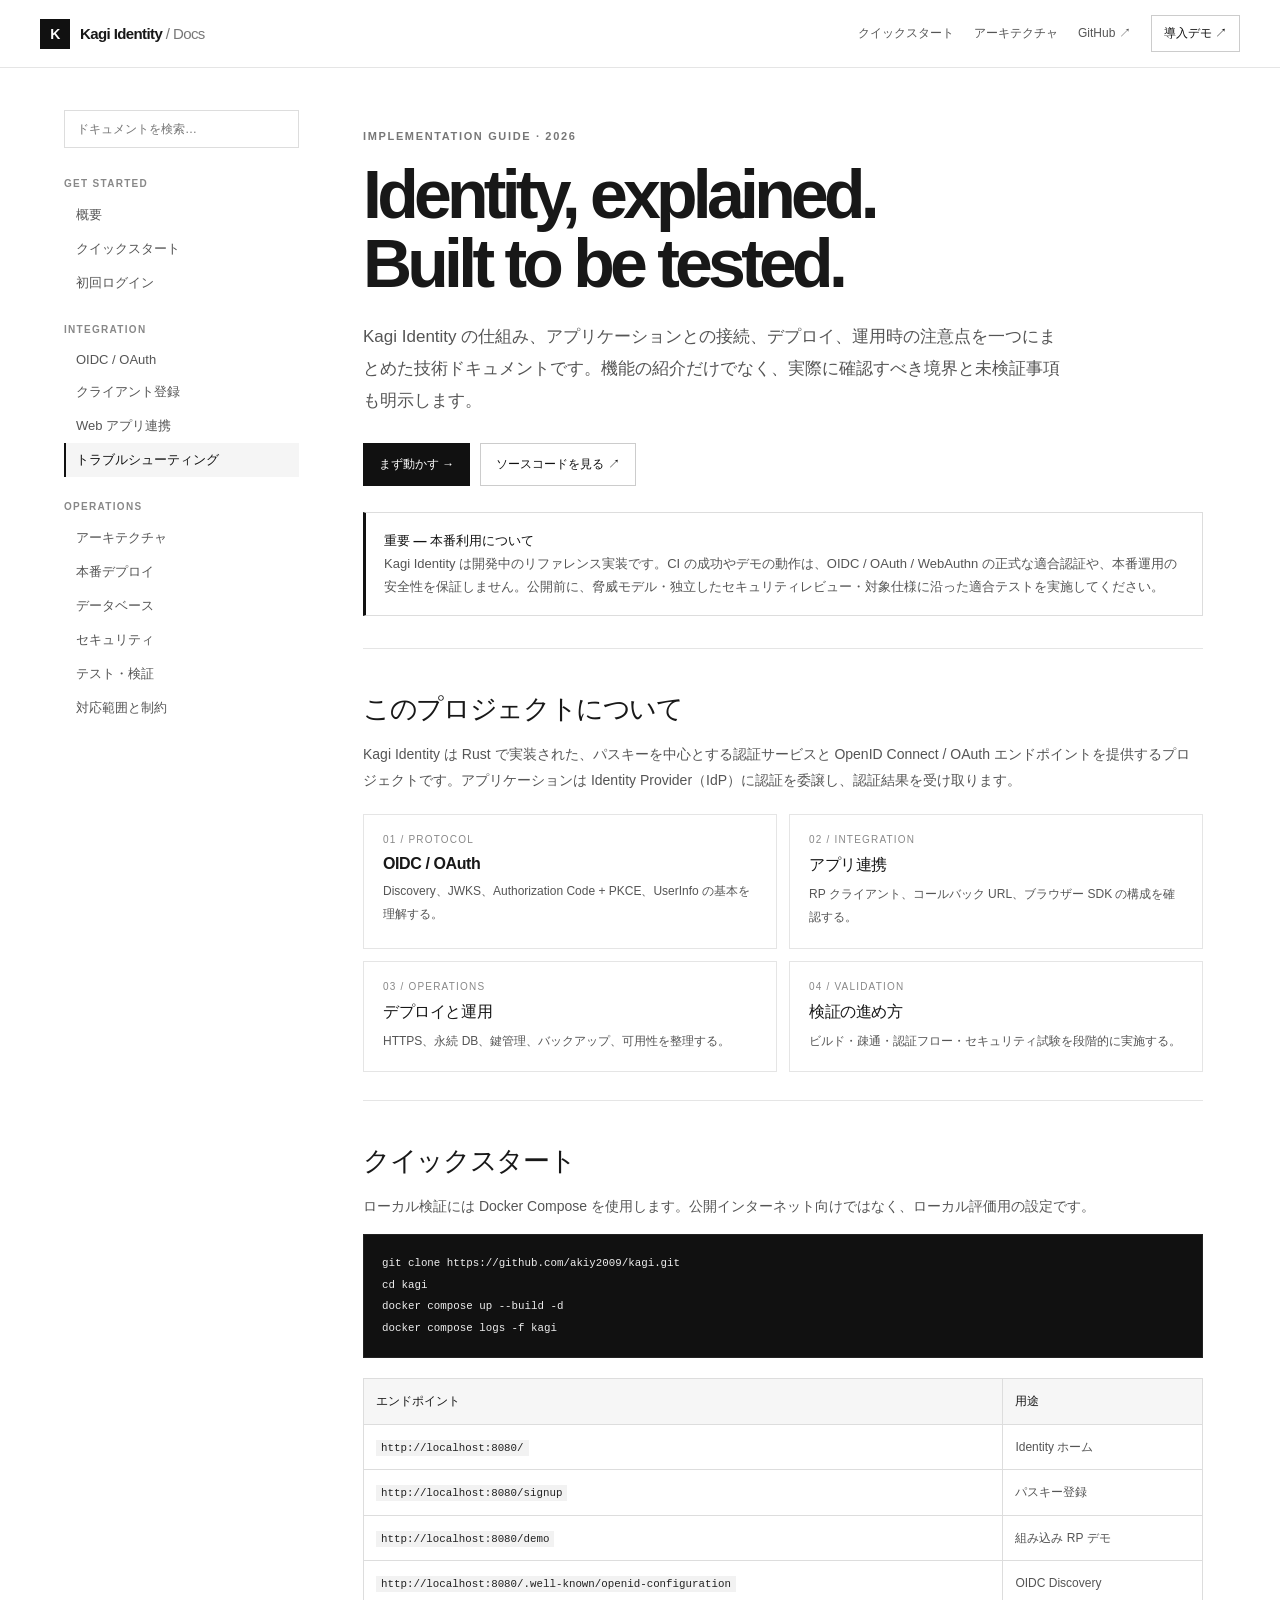
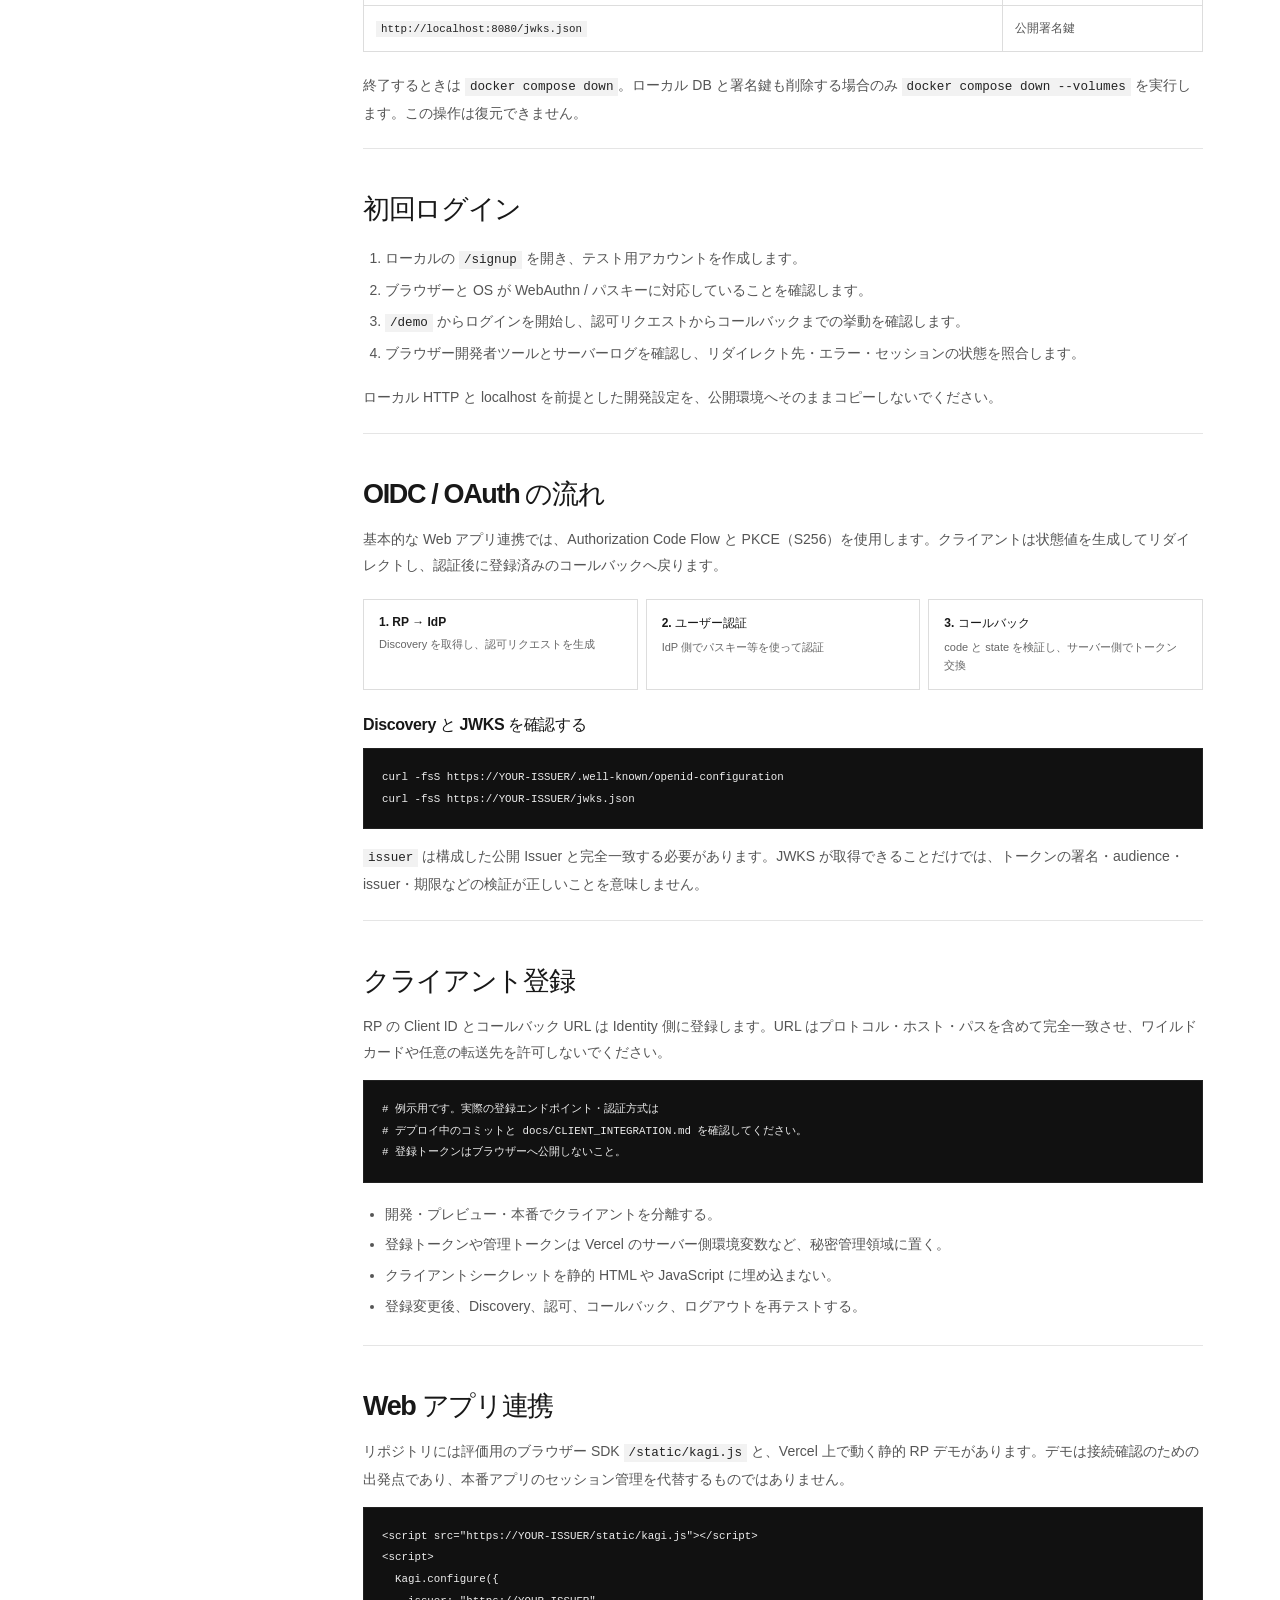
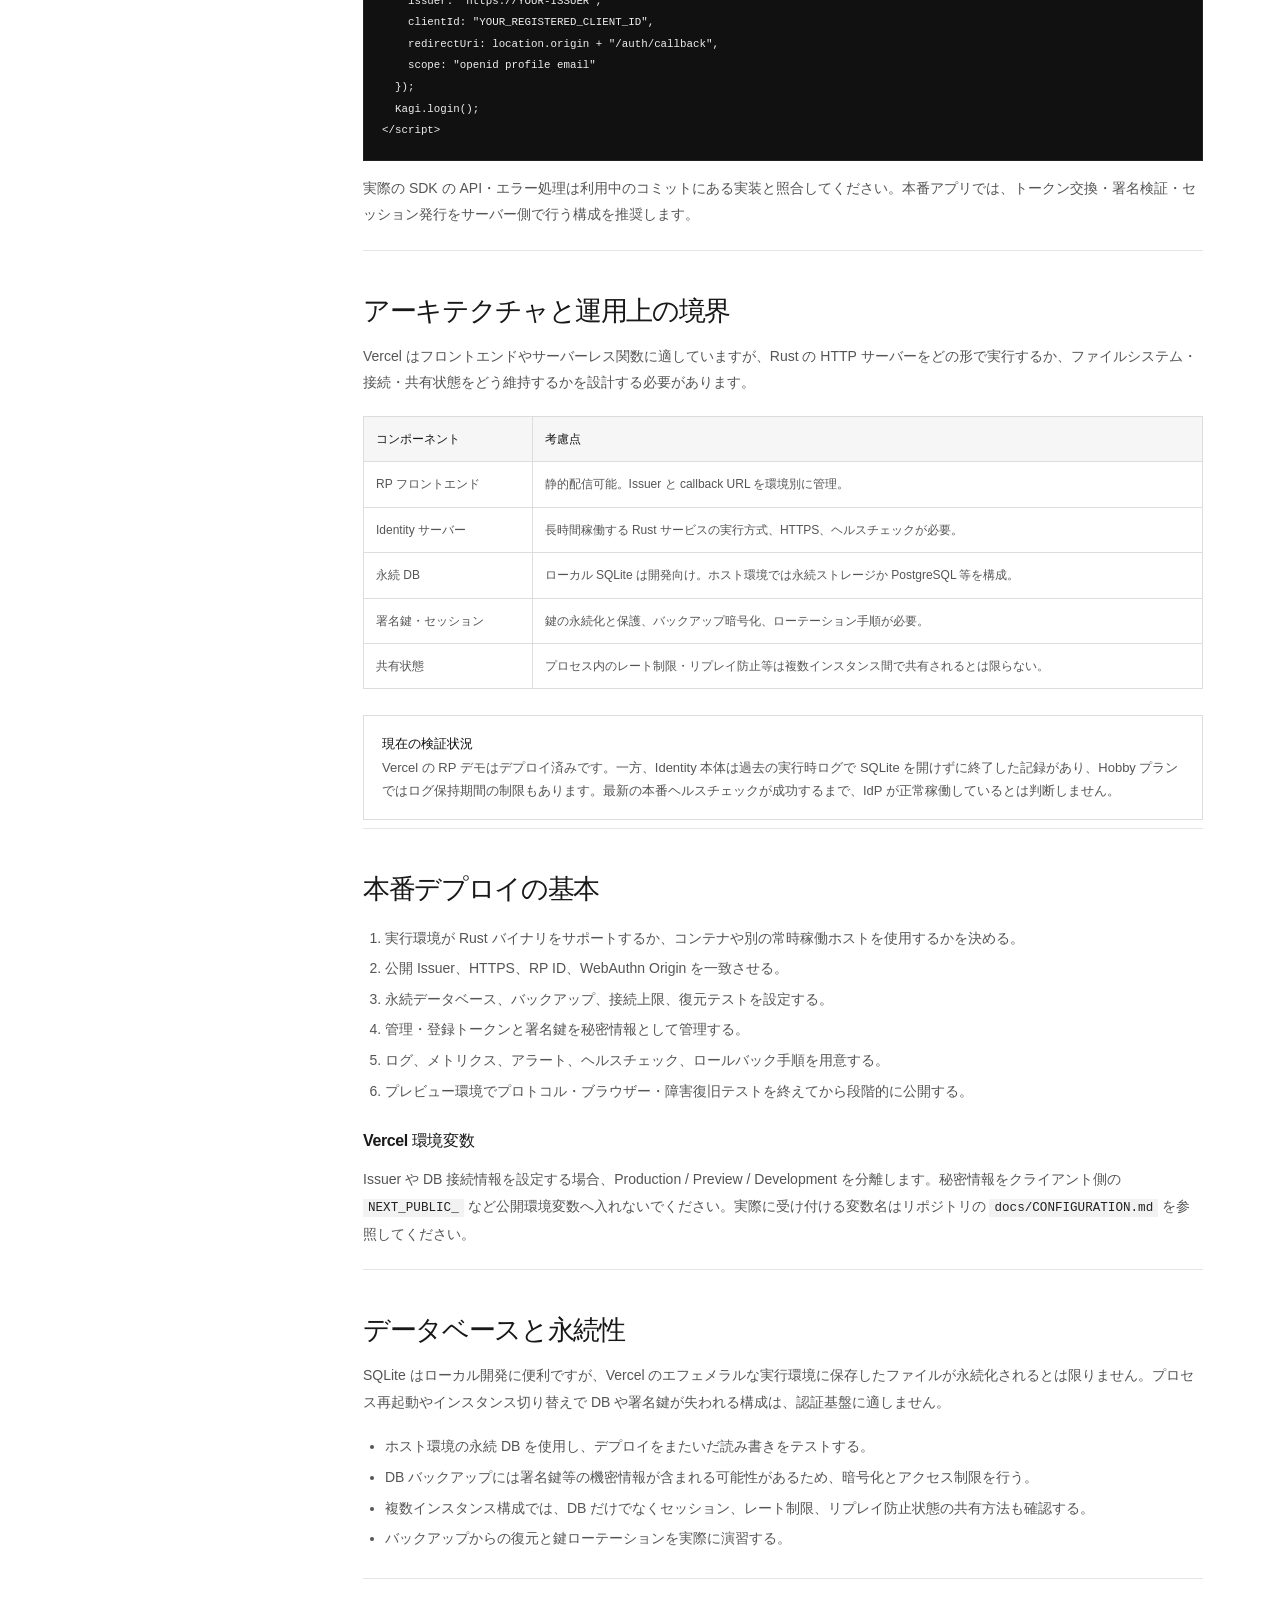
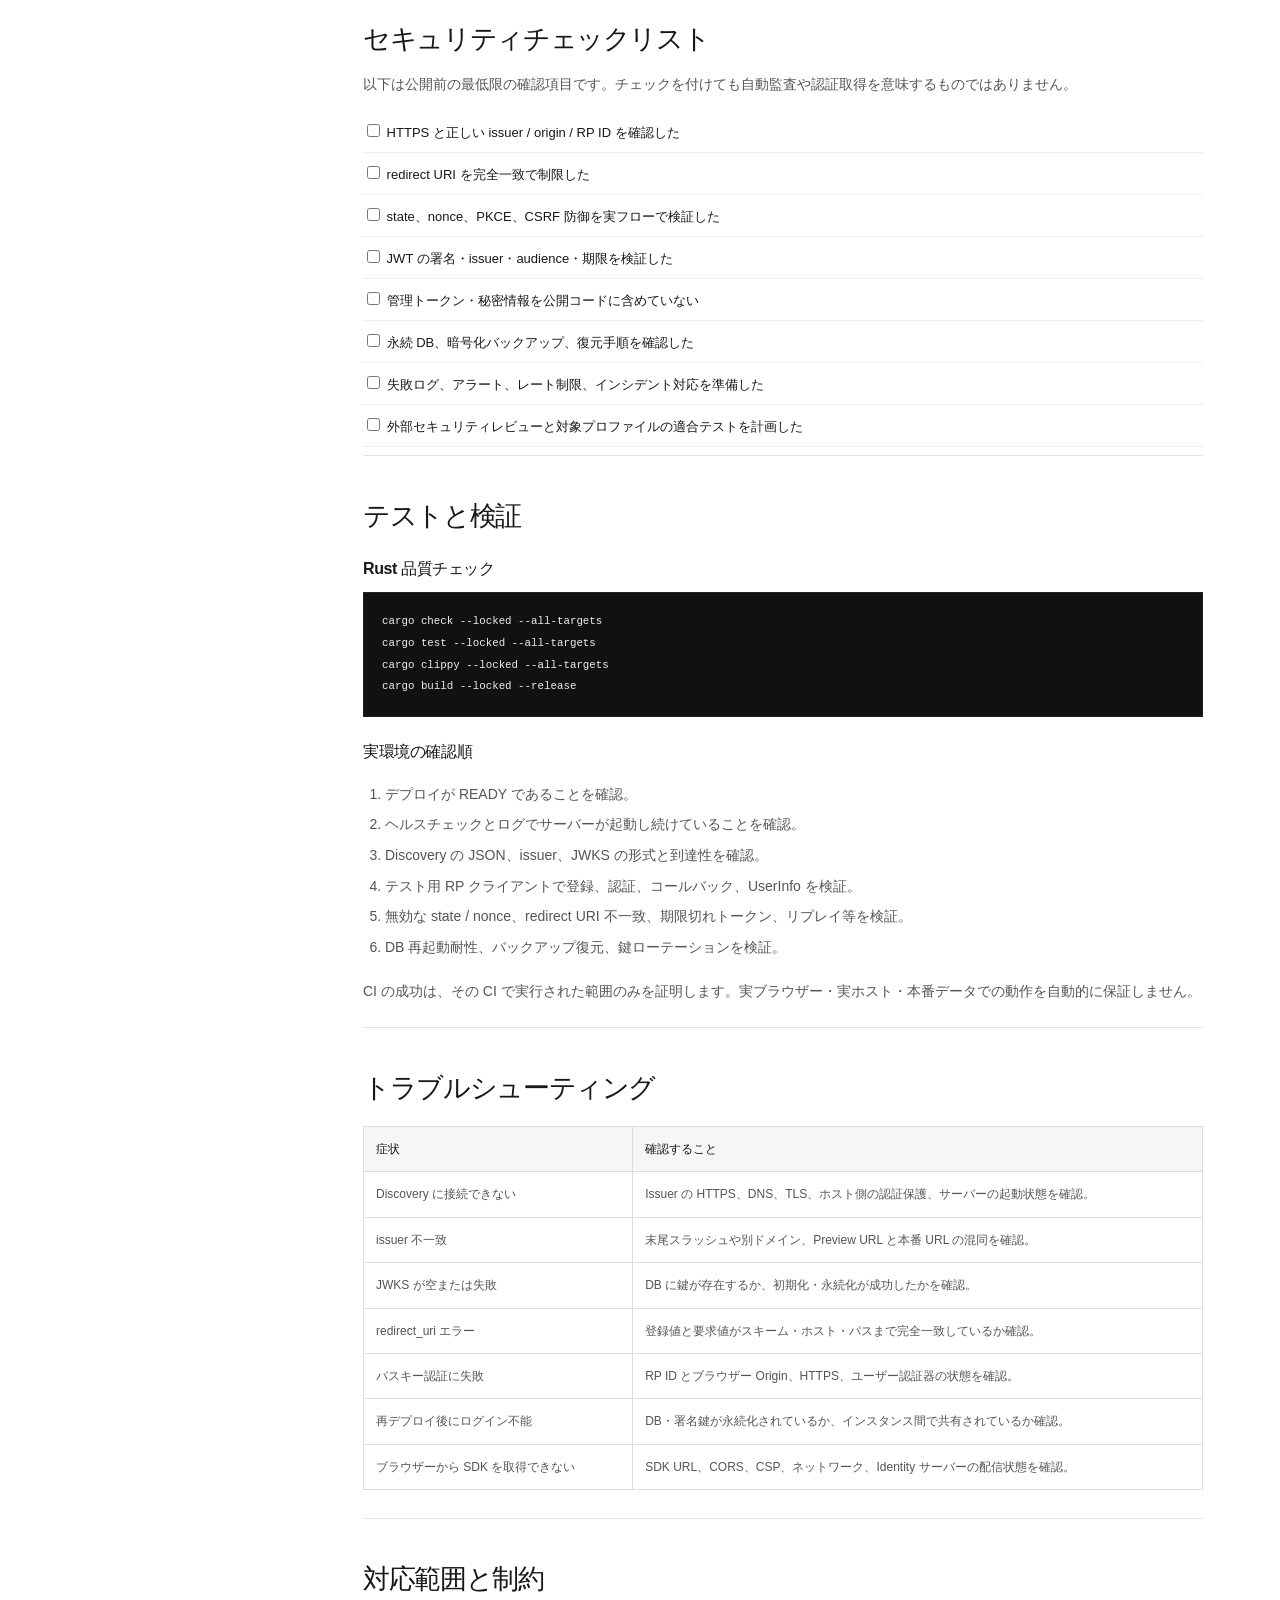
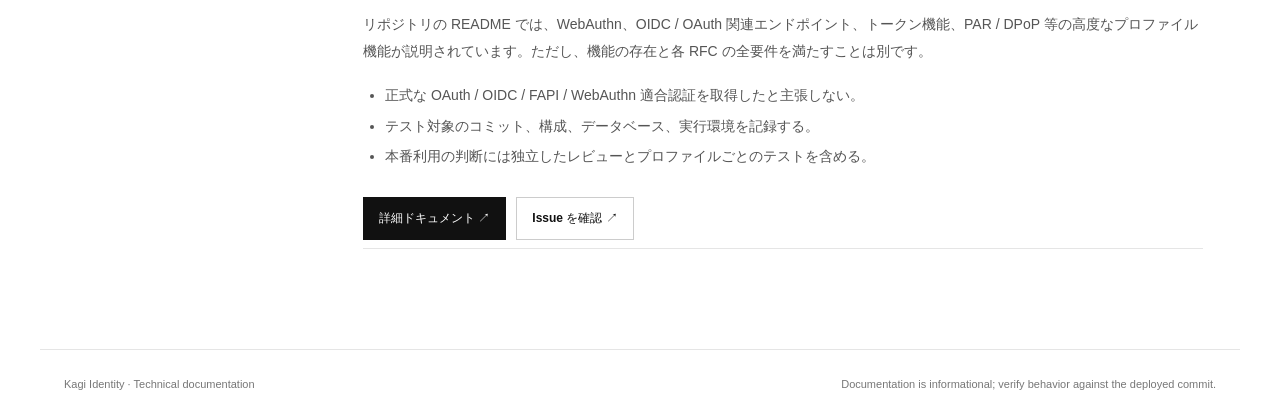
==== examples/identity-docs/index.html @ a69beb59 "feat: add comprehensive Kagi Identity documentation site" ====
<!doctype html>
<html lang="ja">
<head>
<meta charset="utf-8"><meta name="viewport" content="width=device-width,initial-scale=1"><meta name="theme-color" content="#ffffff">
<meta name="description" content="Kagi Identity の導入、OIDC連携、運用、セキュリティを理解するための公式ドキュメントサイト。">
<title>Kagi Identity Docs — 実装と運用ガイド</title>
<style>
:root{font-family:Inter,-apple-system,BlinkMacSystemFont,"Segoe UI","Noto Sans JP",sans-serif;color:#181818;background:#fff;font-synthesis:none;text-rendering:optimizeLegibility;--line:#e5e5e5;--muted:#696969;--soft:#f7f7f7;--black:#111}
*{box-sizing:border-box}html{scroll-behavior:smooth;scroll-padding-top:95px}body{margin:0;min-width:320px}a{color:inherit;text-decoration:none}button,input{font:inherit}.nav{height:68px;border-bottom:1px solid var(--line);display:flex;align-items:center;justify-content:space-between;padding:0 max(22px,calc((100vw - 1200px)/2));position:sticky;top:0;background:rgba(255,255,255,.96);backdrop-filter:blur(10px);z-index:5}.brand{display:flex;gap:10px;align-items:center;font-size:15px;font-weight:760;letter-spacing:-.04em}.logo{height:30px;width:30px;background:#111;color:white;display:grid;place-items:center;font-size:14px}.navright{display:flex;gap:20px;align-items:center;font-size:12px;color:#555}.navright a:hover,.side a:hover{color:#000;text-decoration:underline}.pill{border:1px solid #ccc;padding:9px 12px;color:#111!important}.layout{max-width:1200px;margin:auto;display:grid;grid-template-columns:235px minmax(0,1fr);gap:64px;padding:42px 24px 100px}.side{position:sticky;top:100px;align-self:start;max-height:calc(100vh - 120px);overflow:auto;font-size:13px}.side label{display:block;color:#888;font-size:10px;font-weight:750;letter-spacing:.13em;margin:24px 0 9px}.side a{display:block;padding:8px 10px;color:#555;border-left:2px solid transparent}.side a.active{border-left-color:#111;background:#f5f5f5;color:#111;font-weight:650}.search{width:100%;border:1px solid #ddd;padding:11px 12px;margin-bottom:6px;background:#fff;font-size:12px}.content{min-width:0;max-width:840px}.eyebrow{font-size:11px;letter-spacing:.15em;color:#777;font-weight:750;text-transform:uppercase}.hero{padding:20px 0 32px;border-bottom:1px solid var(--line)}h1{font-size:clamp(40px,6vw,68px);line-height:1.02;letter-spacing:-.07em;margin:18px 0 22px;font-weight:760}.lead{font-size:17px;line-height:1.9;color:#555;max-width:700px}.actions{display:flex;gap:10px;flex-wrap:wrap;margin-top:25px}.btn{display:inline-block;background:#111;color:white;padding:12px 15px;font-size:12px;font-weight:700;border:1px solid #111}.btn.secondary{background:white;color:#111;border-color:#ccc}.notice{margin-top:26px;border:1px solid #ddd;padding:16px 18px;font-size:13px;line-height:1.8;color:#555}.notice strong{color:#111}.notice.warning{border-left:3px solid #111}.section{padding:42px 0 8px;border-bottom:1px solid var(--line)}h2{font-size:27px;letter-spacing:-.05em;margin:0 0 14px}h3{font-size:16px;letter-spacing:-.025em;margin:25px 0 9px}p,li{font-size:14px;line-height:1.9;color:#555}ul,ol{padding-left:22px}li{padding:2px 0}code{font-family:ui-monospace,SFMono-Regular,Menlo,monospace;font-size:.9em;background:#f2f2f2;padding:2px 5px;color:#222;overflow-wrap:anywhere}pre{background:#111;color:#eee;padding:18px;overflow:auto;font-size:12px;line-height:1.8;border:1px solid #222}pre code{background:transparent;color:inherit;padding:0}.grid{display:grid;grid-template-columns:repeat(2,minmax(0,1fr));gap:12px;margin:20px 0}.card{border:1px solid var(--line);padding:19px;display:block;min-width:0}.card:hover{border-color:#777}.card .meta{font-size:10px;letter-spacing:.12em;color:#888}.card h3{margin:10px 0 7px}.card p{font-size:12px;margin:0}.tablewrap{overflow-x:auto;margin:20px 0}table{border-collapse:collapse;width:100%;font-size:12px}th,td{padding:12px;border:1px solid #ddd;text-align:left;vertical-align:top;line-height:1.7}th{background:#f6f6f6;font-weight:700}td{color:#555}.flow{display:grid;grid-template-columns:repeat(3,1fr);gap:8px;margin:20px 0}.flow div{border:1px solid #ddd;padding:15px}.flow b{font-size:12px;display:block;margin-bottom:7px}.flow span{font-size:11px;color:#666;line-height:1.6;display:block}.status{display:inline-block;border:1px solid #ddd;padding:4px 7px;font-size:10px;color:#555;letter-spacing:.04em}.footer{padding:28px 24px;border-top:1px solid var(--line);display:flex;justify-content:space-between;gap:12px;max-width:1200px;margin:auto;color:#777;font-size:11px}.hide{display:none!important}.searchhit{outline:1px solid #aaa}
@media(max-width:850px){.layout{grid-template-columns:1fr;gap:20px;padding-top:20px}.side{position:static;max-height:none;display:grid;grid-template-columns:repeat(2,minmax(0,1fr));gap:0 8px}.side .search{grid-column:1/-1}.side label{grid-column:1/-1;margin-top:16px}.side a{font-size:12px}.navright a:not(.pill){display:none}.grid{grid-template-columns:1fr}.flow{grid-template-columns:1fr}.content{max-width:none}}@media(max-width:430px){.side{grid-template-columns:1fr 1fr}.nav{padding:0 14px}.layout{padding-left:16px;padding-right:16px}.lead{font-size:15px}}
</style>
</head>
<body>
<header class="nav"><a class="brand" href="#top"><span class="logo">K</span><span>Kagi Identity <span style="font-weight:450;color:#777">/ Docs</span></span></a><nav class="navright"><a href="#quickstart">クイックスタート</a><a href="#architecture">アーキテクチャ</a><a href="https://github.com/akiy2009/kagi" target="_blank" rel="noreferrer">GitHub ↗</a><a class="pill" href="https://kagi-rp-demo-gakusei-bot.vercel.app" target="_blank" rel="noreferrer">導入デモ ↗</a></nav></header>
<div class="layout" id="top">
<aside class="side" aria-label="ドキュメントナビゲーション">
<input class="search" id="search" type="search" placeholder="ドキュメントを検索…" aria-label="ドキュメントを検索">
<label>GET STARTED</label><a href="#overview" class="active">概要</a><a href="#quickstart">クイックスタート</a><a href="#first-login">初回ログイン</a>
<label>INTEGRATION</label><a href="#oidc">OIDC / OAuth</a><a href="#client">クライアント登録</a><a href="#web">Web アプリ連携</a><a href="#troubleshooting">トラブルシューティング</a>
<label>OPERATIONS</label><a href="#architecture">アーキテクチャ</a><a href="#deployment">本番デプロイ</a><a href="#database">データベース</a><a href="#security">セキュリティ</a><a href="#testing">テスト・検証</a><a href="#status">対応範囲と制約</a>
</aside>
<main class="content">
<section class="hero" data-search="概要 overview identity authentication passkey OIDC OAuth documentation">
<div class="eyebrow">IMPLEMENTATION GUIDE · 2026</div>
<h1>Identity, explained.<br>Built to be tested.</h1>
<p class="lead">Kagi Identity の仕組み、アプリケーションとの接続、デプロイ、運用時の注意点を一つにまとめた技術ドキュメントです。機能の紹介だけでなく、実際に確認すべき境界と未検証事項も明示します。</p>
<div class="actions"><a class="btn" href="#quickstart">まず動かす →</a><a class="btn secondary" href="https://github.com/akiy2009/kagi" target="_blank" rel="noreferrer">ソースコードを見る ↗</a></div>
<div class="notice warning"><strong>重要 — 本番利用について</strong><br>Kagi Identity は開発中のリファレンス実装です。CI の成功やデモの動作は、OIDC / OAuth / WebAuthn の正式な適合認証や、本番運用の安全性を保証しません。公開前に、脅威モデル・独立したセキュリティレビュー・対象仕様に沿った適合テストを実施してください。</div>
</section>
<section class="section" id="overview" data-search="概要 features passkey webauthn identity provider">
<h2>このプロジェクトについて</h2><p>Kagi Identity は Rust で実装された、パスキーを中心とする認証サービスと OpenID Connect / OAuth エンドポイントを提供するプロジェクトです。アプリケーションは Identity Provider（IdP）に認証を委譲し、認証結果を受け取ります。</p>
<div class="grid">
<a class="card" href="#oidc"><div class="meta">01 / PROTOCOL</div><h3>OIDC / OAuth</h3><p>Discovery、JWKS、Authorization Code + PKCE、UserInfo の基本を理解する。</p></a>
<a class="card" href="#web"><div class="meta">02 / INTEGRATION</div><h3>アプリ連携</h3><p>RP クライアント、コールバック URL、ブラウザー SDK の構成を確認する。</p></a>
<a class="card" href="#deployment"><div class="meta">03 / OPERATIONS</div><h3>デプロイと運用</h3><p>HTTPS、永続 DB、鍵管理、バックアップ、可用性を整理する。</p></a>
<a class="card" href="#testing"><div class="meta">04 / VALIDATION</div><h3>検証の進め方</h3><p>ビルド・疎通・認証フロー・セキュリティ試験を段階的に実施する。</p></a>
</div>
</section>
<section class="section" id="quickstart" data-search="quickstart docker compose local start run">
<h2>クイックスタート</h2><p>ローカル検証には Docker Compose を使用します。公開インターネット向けではなく、ローカル評価用の設定です。</p>
<pre><code>git clone https://github.com/akiy2009/kagi.git
cd kagi
docker compose up --build -d
docker compose logs -f kagi</code></pre>
<div class="tablewrap"><table><thead><tr><th>エンドポイント</th><th>用途</th></tr></thead><tbody>
<tr><td><code>http://localhost:8080/</code></td><td>Identity ホーム</td></tr><tr><td><code>http://localhost:8080/signup</code></td><td>パスキー登録</td></tr><tr><td><code>http://localhost:8080/demo</code></td><td>組み込み RP デモ</td></tr><tr><td><code>http://localhost:8080/.well-known/openid-configuration</code></td><td>OIDC Discovery</td></tr><tr><td><code>http://localhost:8080/jwks.json</code></td><td>公開署名鍵</td></tr></tbody></table></div>
<p>終了するときは <code>docker compose down</code>。ローカル DB と署名鍵も削除する場合のみ <code>docker compose down --volumes</code> を実行します。この操作は復元できません。</p>
</section>
<section class="section" id="first-login" data-search="first login passkey signup webauthn">
<h2>初回ログイン</h2><ol><li>ローカルの <code>/signup</code> を開き、テスト用アカウントを作成します。</li><li>ブラウザーと OS が WebAuthn / パスキーに対応していることを確認します。</li><li><code>/demo</code> からログインを開始し、認可リクエストからコールバックまでの挙動を確認します。</li><li>ブラウザー開発者ツールとサーバーログを確認し、リダイレクト先・エラー・セッションの状態を照合します。</li></ol><p>ローカル HTTP と localhost を前提とした開発設定を、公開環境へそのままコピーしないでください。</p>
</section>
<section class="section" id="oidc" data-search="oidc oauth authorization code pkce discovery jwks userinfo">
<h2>OIDC / OAuth の流れ</h2><p>基本的な Web アプリ連携では、Authorization Code Flow と PKCE（S256）を使用します。クライアントは状態値を生成してリダイレクトし、認証後に登録済みのコールバックへ戻ります。</p>
<div class="flow"><div><b>1. RP → IdP</b><span>Discovery を取得し、認可リクエストを生成</span></div><div><b>2. ユーザー認証</b><span>IdP 側でパスキー等を使って認証</span></div><div><b>3. コールバック</b><span>code と state を検証し、サーバー側でトークン交換</span></div></div>
<h3>Discovery と JWKS を確認する</h3><pre><code>curl -fsS https://YOUR-ISSUER/.well-known/openid-configuration
curl -fsS https://YOUR-ISSUER/jwks.json</code></pre>
<p><code>issuer</code> は構成した公開 Issuer と完全一致する必要があります。JWKS が取得できることだけでは、トークンの署名・audience・issuer・期限などの検証が正しいことを意味しません。</p>
</section>
<section class="section" id="client" data-search="client registration redirect uri registration token">
<h2>クライアント登録</h2><p>RP の Client ID とコールバック URL は Identity 側に登録します。URL はプロトコル・ホスト・パスを含めて完全一致させ、ワイルドカードや任意の転送先を許可しないでください。</p>
<pre><code># 例示用です。実際の登録エンドポイント・認証方式は
# デプロイ中のコミットと docs/CLIENT_INTEGRATION.md を確認してください。
# 登録トークンはブラウザーへ公開しないこと。</code></pre>
<ul><li>開発・プレビュー・本番でクライアントを分離する。</li><li>登録トークンや管理トークンは Vercel のサーバー側環境変数など、秘密管理領域に置く。</li><li>クライアントシークレットを静的 HTML や JavaScript に埋め込まない。</li><li>登録変更後、Discovery、認可、コールバック、ログアウトを再テストする。</li></ul>
</section>
<section class="section" id="web" data-search="web app browser sdk javascript kagi login callback">
<h2>Web アプリ連携</h2><p>リポジトリには評価用のブラウザー SDK <code>/static/kagi.js</code> と、Vercel 上で動く静的 RP デモがあります。デモは接続確認のための出発点であり、本番アプリのセッション管理を代替するものではありません。</p>
<pre><code>&lt;script src="https://YOUR-ISSUER/static/kagi.js"&gt;&lt;/script&gt;
&lt;script&gt;
  Kagi.configure({
    issuer: "https://YOUR-ISSUER",
    clientId: "YOUR_REGISTERED_CLIENT_ID",
    redirectUri: location.origin + "/auth/callback",
    scope: "openid profile email"
  });
  Kagi.login();
&lt;/script&gt;</code></pre>
<p>実際の SDK の API・エラー処理は利用中のコミットにある実装と照合してください。本番アプリでは、トークン交換・署名検証・セッション発行をサーバー側で行う構成を推奨します。</p>
</section>
<section class="section" id="architecture" data-search="architecture runtime server database shared state session rate limiter">
<h2>アーキテクチャと運用上の境界</h2><p>Vercel はフロントエンドやサーバーレス関数に適していますが、Rust の HTTP サーバーをどの形で実行するか、ファイルシステム・接続・共有状態をどう維持するかを設計する必要があります。</p>
<div class="tablewrap"><table><thead><tr><th>コンポーネント</th><th>考慮点</th></tr></thead><tbody><tr><td>RP フロントエンド</td><td>静的配信可能。Issuer と callback URL を環境別に管理。</td></tr><tr><td>Identity サーバー</td><td>長時間稼働する Rust サービスの実行方式、HTTPS、ヘルスチェックが必要。</td></tr><tr><td>永続 DB</td><td>ローカル SQLite は開発向け。ホスト環境では永続ストレージか PostgreSQL 等を構成。</td></tr><tr><td>署名鍵・セッション</td><td>鍵の永続化と保護、バックアップ暗号化、ローテーション手順が必要。</td></tr><tr><td>共有状態</td><td>プロセス内のレート制限・リプレイ防止等は複数インスタンス間で共有されるとは限らない。</td></tr></tbody></table></div>
<div class="notice"><strong>現在の検証状況</strong><br>Vercel の RP デモはデプロイ済みです。一方、Identity 本体は過去の実行時ログで SQLite を開けずに終了した記録があり、Hobby プランではログ保持期間の制限もあります。最新の本番ヘルスチェックが成功するまで、IdP が正常稼働しているとは判断しません。</div>
</section>
<section class="section" id="deployment" data-search="production deployment vercel https reverse proxy environment">
<h2>本番デプロイの基本</h2><ol><li>実行環境が Rust バイナリをサポートするか、コンテナや別の常時稼働ホストを使用するかを決める。</li><li>公開 Issuer、HTTPS、RP ID、WebAuthn Origin を一致させる。</li><li>永続データベース、バックアップ、接続上限、復元テストを設定する。</li><li>管理・登録トークンと署名鍵を秘密情報として管理する。</li><li>ログ、メトリクス、アラート、ヘルスチェック、ロールバック手順を用意する。</li><li>プレビュー環境でプロトコル・ブラウザー・障害復旧テストを終えてから段階的に公開する。</li></ol>
<h3>Vercel 環境変数</h3><p>Issuer や DB 接続情報を設定する場合、Production / Preview / Development を分離します。秘密情報をクライアント側の <code>NEXT_PUBLIC_</code> など公開環境変数へ入れないでください。実際に受け付ける変数名はリポジトリの <code>docs/CONFIGURATION.md</code> を参照してください。</p>
</section>
<section class="section" id="database" data-search="database sqlite postgres supabase persistent data">
<h2>データベースと永続性</h2><p>SQLite はローカル開発に便利ですが、Vercel のエフェメラルな実行環境に保存したファイルが永続化されるとは限りません。プロセス再起動やインスタンス切り替えで DB や署名鍵が失われる構成は、認証基盤に適しません。</p><ul><li>ホスト環境の永続 DB を使用し、デプロイをまたいだ読み書きをテストする。</li><li>DB バックアップには署名鍵等の機密情報が含まれる可能性があるため、暗号化とアクセス制限を行う。</li><li>複数インスタンス構成では、DB だけでなくセッション、レート制限、リプレイ防止状態の共有方法も確認する。</li><li>バックアップからの復元と鍵ローテーションを実際に演習する。</li></ul>
</section>
<section class="section" id="security" data-search="security threat model csrf csp secrets cookies tokens webauthn">
<h2>セキュリティチェックリスト</h2><p>以下は公開前の最低限の確認項目です。チェックを付けても自動監査や認証取得を意味するものではありません。</p>
<div id="checklist">
<label style="display:block;padding:10px 0;border-bottom:1px solid #eee;font-size:13px"><input type="checkbox"> HTTPS と正しい issuer / origin / RP ID を確認した</label>
<label style="display:block;padding:10px 0;border-bottom:1px solid #eee;font-size:13px"><input type="checkbox"> redirect URI を完全一致で制限した</label>
<label style="display:block;padding:10px 0;border-bottom:1px solid #eee;font-size:13px"><input type="checkbox"> state、nonce、PKCE、CSRF 防御を実フローで検証した</label>
<label style="display:block;padding:10px 0;border-bottom:1px solid #eee;font-size:13px"><input type="checkbox"> JWT の署名・issuer・audience・期限を検証した</label>
<label style="display:block;padding:10px 0;border-bottom:1px solid #eee;font-size:13px"><input type="checkbox"> 管理トークン・秘密情報を公開コードに含めていない</label>
<label style="display:block;padding:10px 0;border-bottom:1px solid #eee;font-size:13px"><input type="checkbox"> 永続 DB、暗号化バックアップ、復元手順を確認した</label>
<label style="display:block;padding:10px 0;border-bottom:1px solid #eee;font-size:13px"><input type="checkbox"> 失敗ログ、アラート、レート制限、インシデント対応を準備した</label>
<label style="display:block;padding:10px 0;border-bottom:1px solid #eee;font-size:13px"><input type="checkbox"> 外部セキュリティレビューと対象プロファイルの適合テストを計画した</label>
</div>
</section>
<section class="section" id="testing" data-search="testing cargo check clippy test e2e smoke deployment">
<h2>テストと検証</h2><h3>Rust 品質チェック</h3><pre><code>cargo check --locked --all-targets
cargo test --locked --all-targets
cargo clippy --locked --all-targets
cargo build --locked --release</code></pre><h3>実環境の確認順</h3><ol><li>デプロイが READY であることを確認。</li><li>ヘルスチェックとログでサーバーが起動し続けていることを確認。</li><li>Discovery の JSON、issuer、JWKS の形式と到達性を確認。</li><li>テスト用 RP クライアントで登録、認証、コールバック、UserInfo を検証。</li><li>無効な state / nonce、redirect URI 不一致、期限切れトークン、リプレイ等を検証。</li><li>DB 再起動耐性、バックアップ復元、鍵ローテーションを検証。</li></ol><p>CI の成功は、その CI で実行された範囲のみを証明します。実ブラウザー・実ホスト・本番データでの動作を自動的に保証しません。</p>
</section>
<section class="section" id="troubleshooting" data-search="troubleshooting errors cors 400 401 403 redirect uri database sqlite">
<h2>トラブルシューティング</h2>
<div class="tablewrap"><table><thead><tr><th>症状</th><th>確認すること</th></tr></thead><tbody><tr><td>Discovery に接続できない</td><td>Issuer の HTTPS、DNS、TLS、ホスト側の認証保護、サーバーの起動状態を確認。</td></tr><tr><td>issuer 不一致</td><td>末尾スラッシュや別ドメイン、Preview URL と本番 URL の混同を確認。</td></tr><tr><td>JWKS が空または失敗</td><td>DB に鍵が存在するか、初期化・永続化が成功したかを確認。</td></tr><tr><td>redirect_uri エラー</td><td>登録値と要求値がスキーム・ホスト・パスまで完全一致しているか確認。</td></tr><tr><td>パスキー認証に失敗</td><td>RP ID とブラウザー Origin、HTTPS、ユーザー認証器の状態を確認。</td></tr><tr><td>再デプロイ後にログイン不能</td><td>DB・署名鍵が永続化されているか、インスタンス間で共有されているか確認。</td></tr><tr><td>ブラウザーから SDK を取得できない</td><td>SDK URL、CORS、CSP、ネットワーク、Identity サーバーの配信状態を確認。</td></tr></tbody></table></div>
</section>
<section class="section" id="status" data-search="status limitations certification conformance">
<h2>対応範囲と制約</h2><p>リポジトリの README では、WebAuthn、OIDC / OAuth 関連エンドポイント、トークン機能、PAR / DPoP 等の高度なプロファイル機能が説明されています。ただし、機能の存在と各 RFC の全要件を満たすことは別です。</p><ul><li>正式な OAuth / OIDC / FAPI / WebAuthn 適合認証を取得したと主張しない。</li><li>テスト対象のコミット、構成、データベース、実行環境を記録する。</li><li>本番利用の判断には独立したレビューとプロファイルごとのテストを含める。</li></ul>
<div class="actions"><a class="btn" href="https://github.com/akiy2009/kagi/tree/main/docs" target="_blank" rel="noreferrer">詳細ドキュメント ↗</a><a class="btn secondary" href="https://github.com/akiy2009/kagi/issues" target="_blank" rel="noreferrer">Issue を確認 ↗</a></div>
</section>
</main></div>
<footer class="footer"><span>Kagi Identity · Technical documentation</span><span>Documentation is informational; verify behavior against the deployed commit.</span></footer>
<script>
const search=document.getElementById('search');
const sections=[...document.querySelectorAll('[data-search]')];
search.addEventListener('input',()=>{const q=search.value.trim().toLocaleLowerCase();sections.forEach(el=>{el.classList.toggle('hide',q&&!((el.dataset.search+' '+el.innerText).toLocaleLowerCase().includes(q)));});});
const links=[...document.querySelectorAll('.side a')];
const observer=new IntersectionObserver(entries=>{entries.forEach(e=>{if(e.isIntersecting){links.forEach(a=>a.classList.toggle('active',a.getAttribute('href')==='#'+e.target.id));}});},{rootMargin:'-15% 0px -75% 0px'});
document.querySelectorAll('main section[id]').forEach(s=>observer.observe(s));
</script>
</body></html>
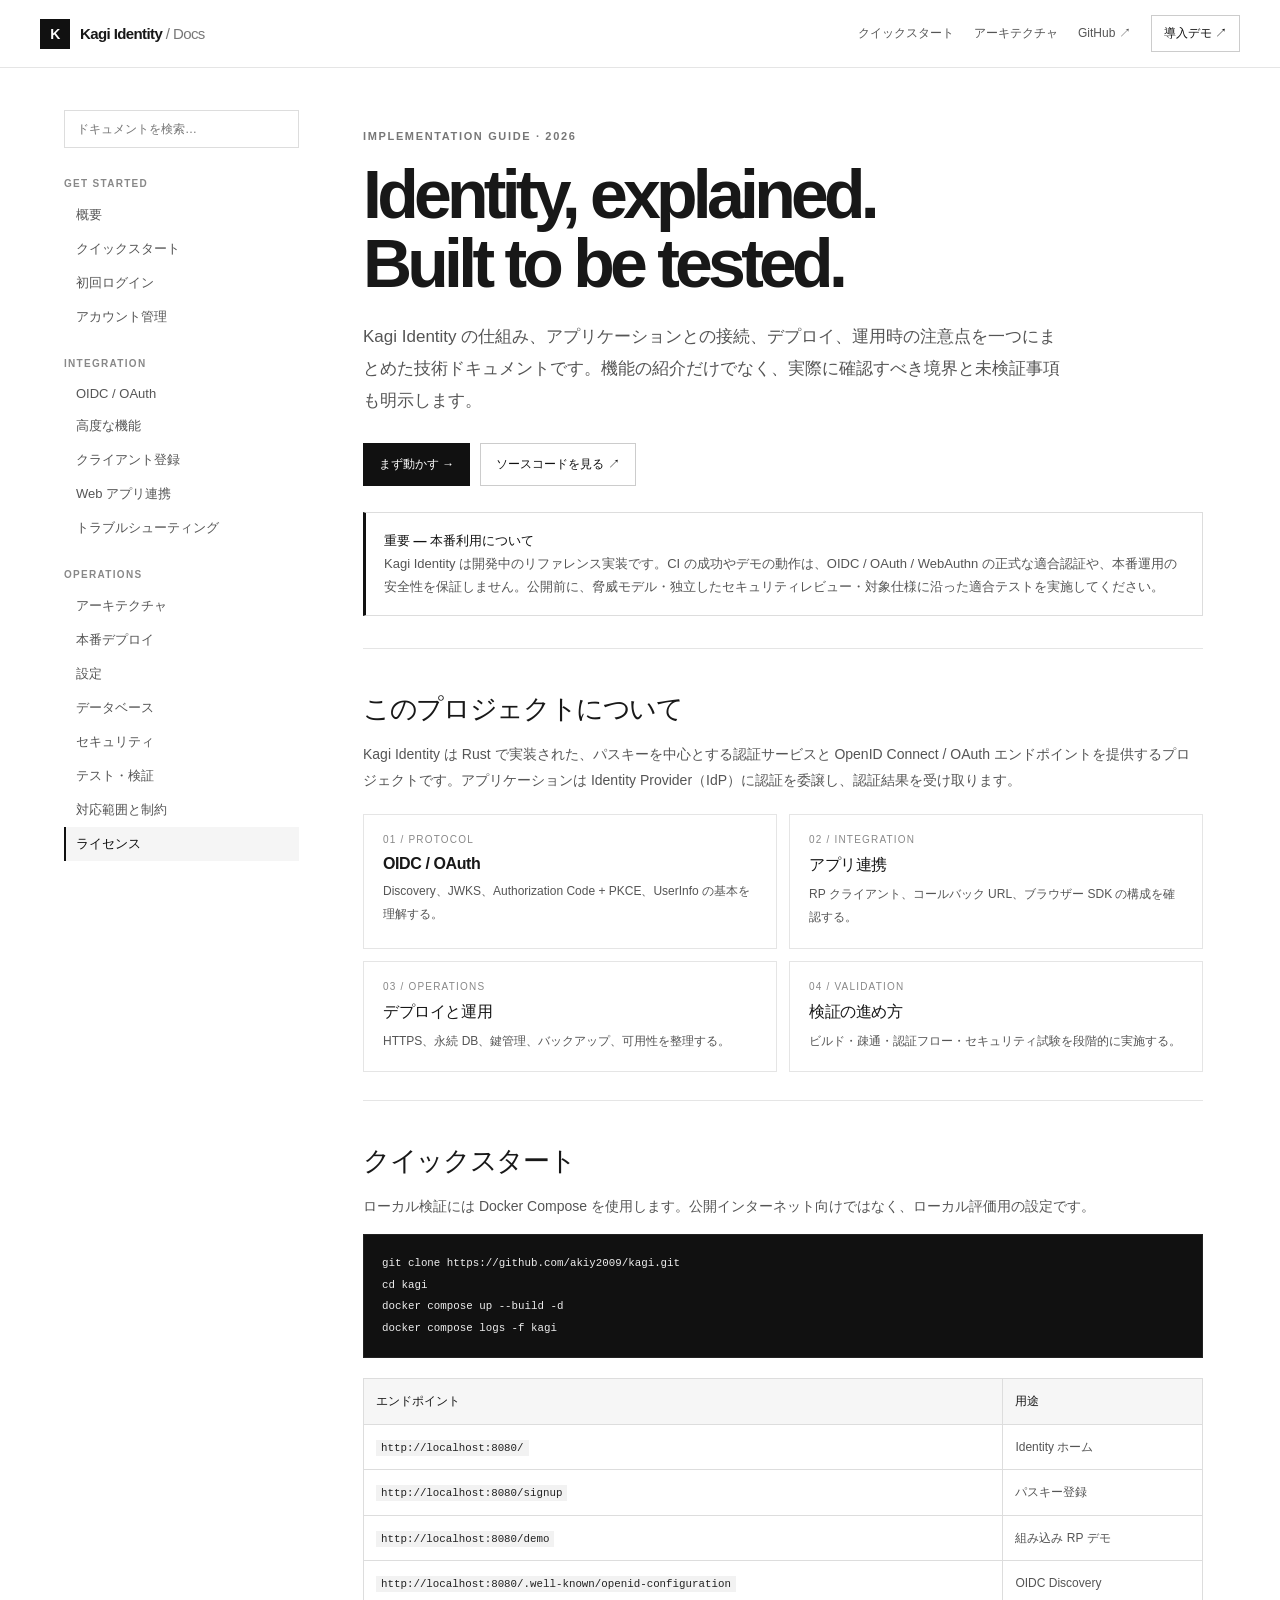
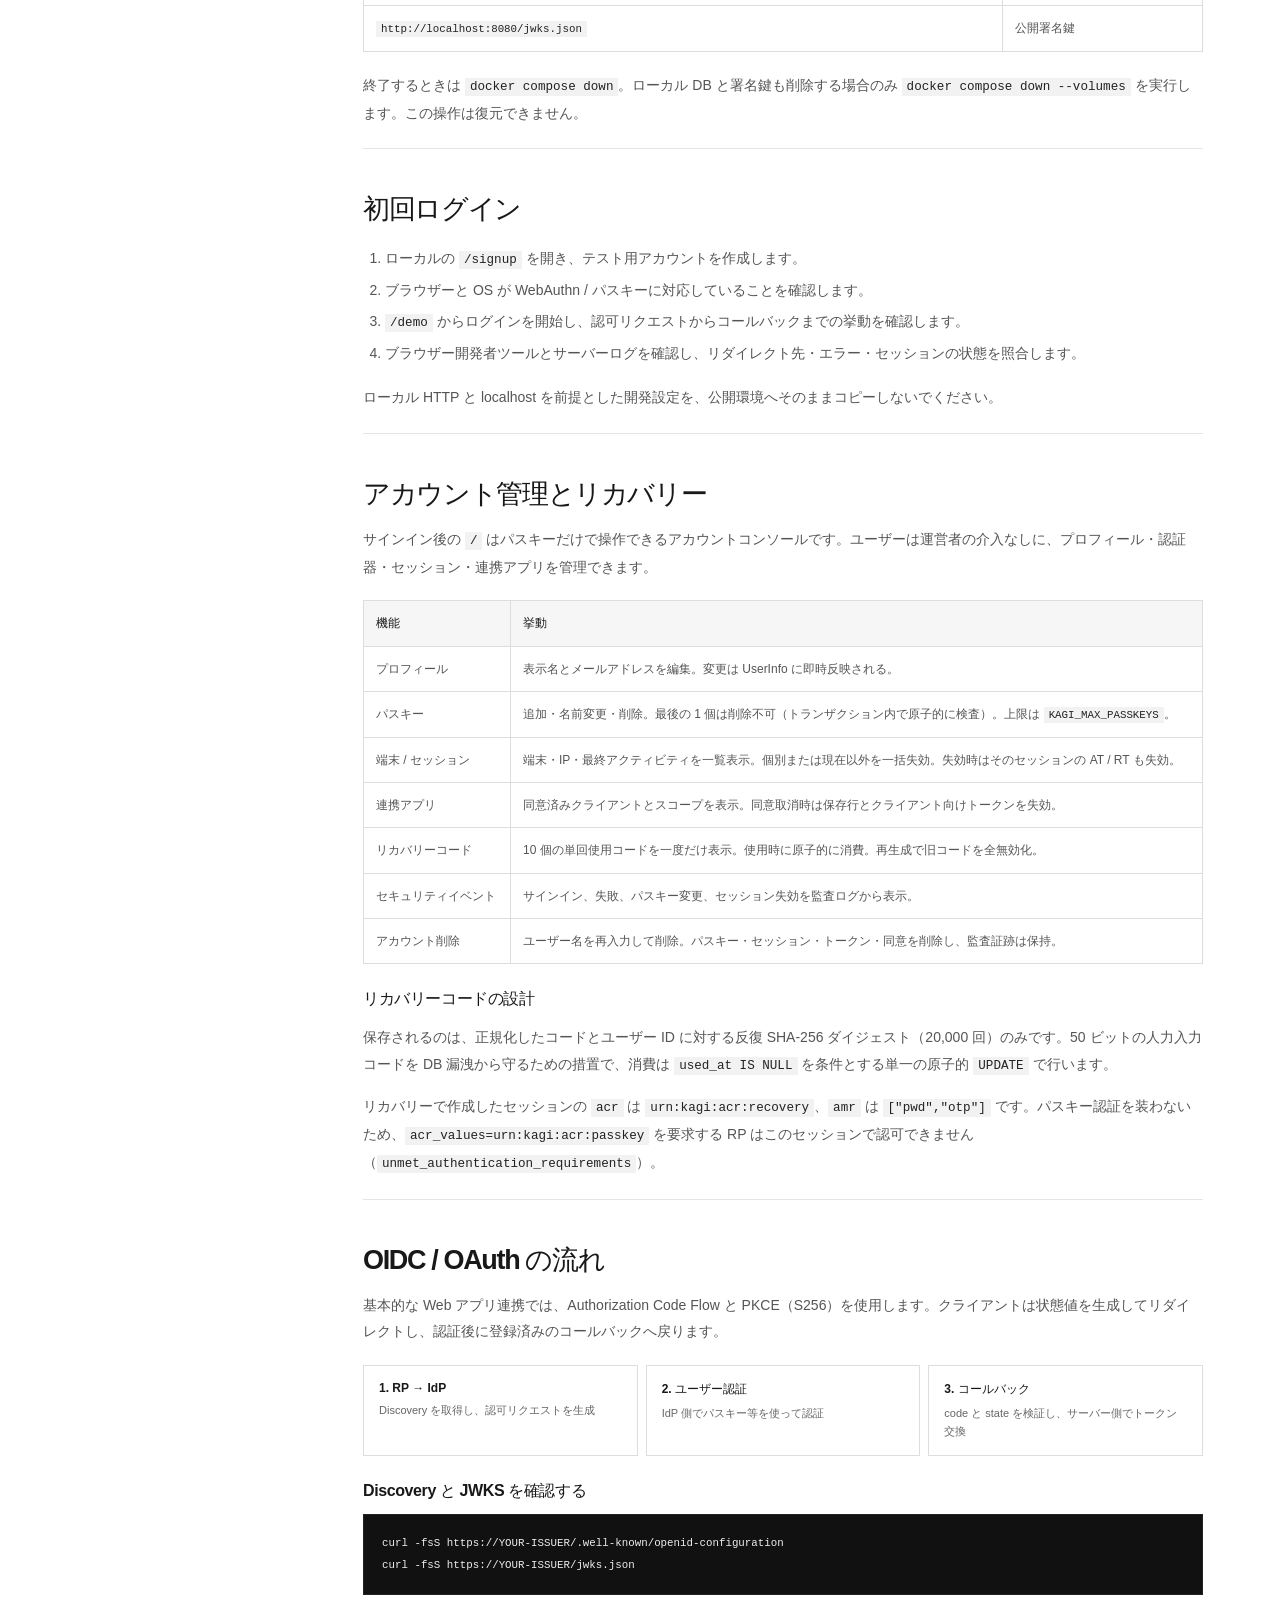
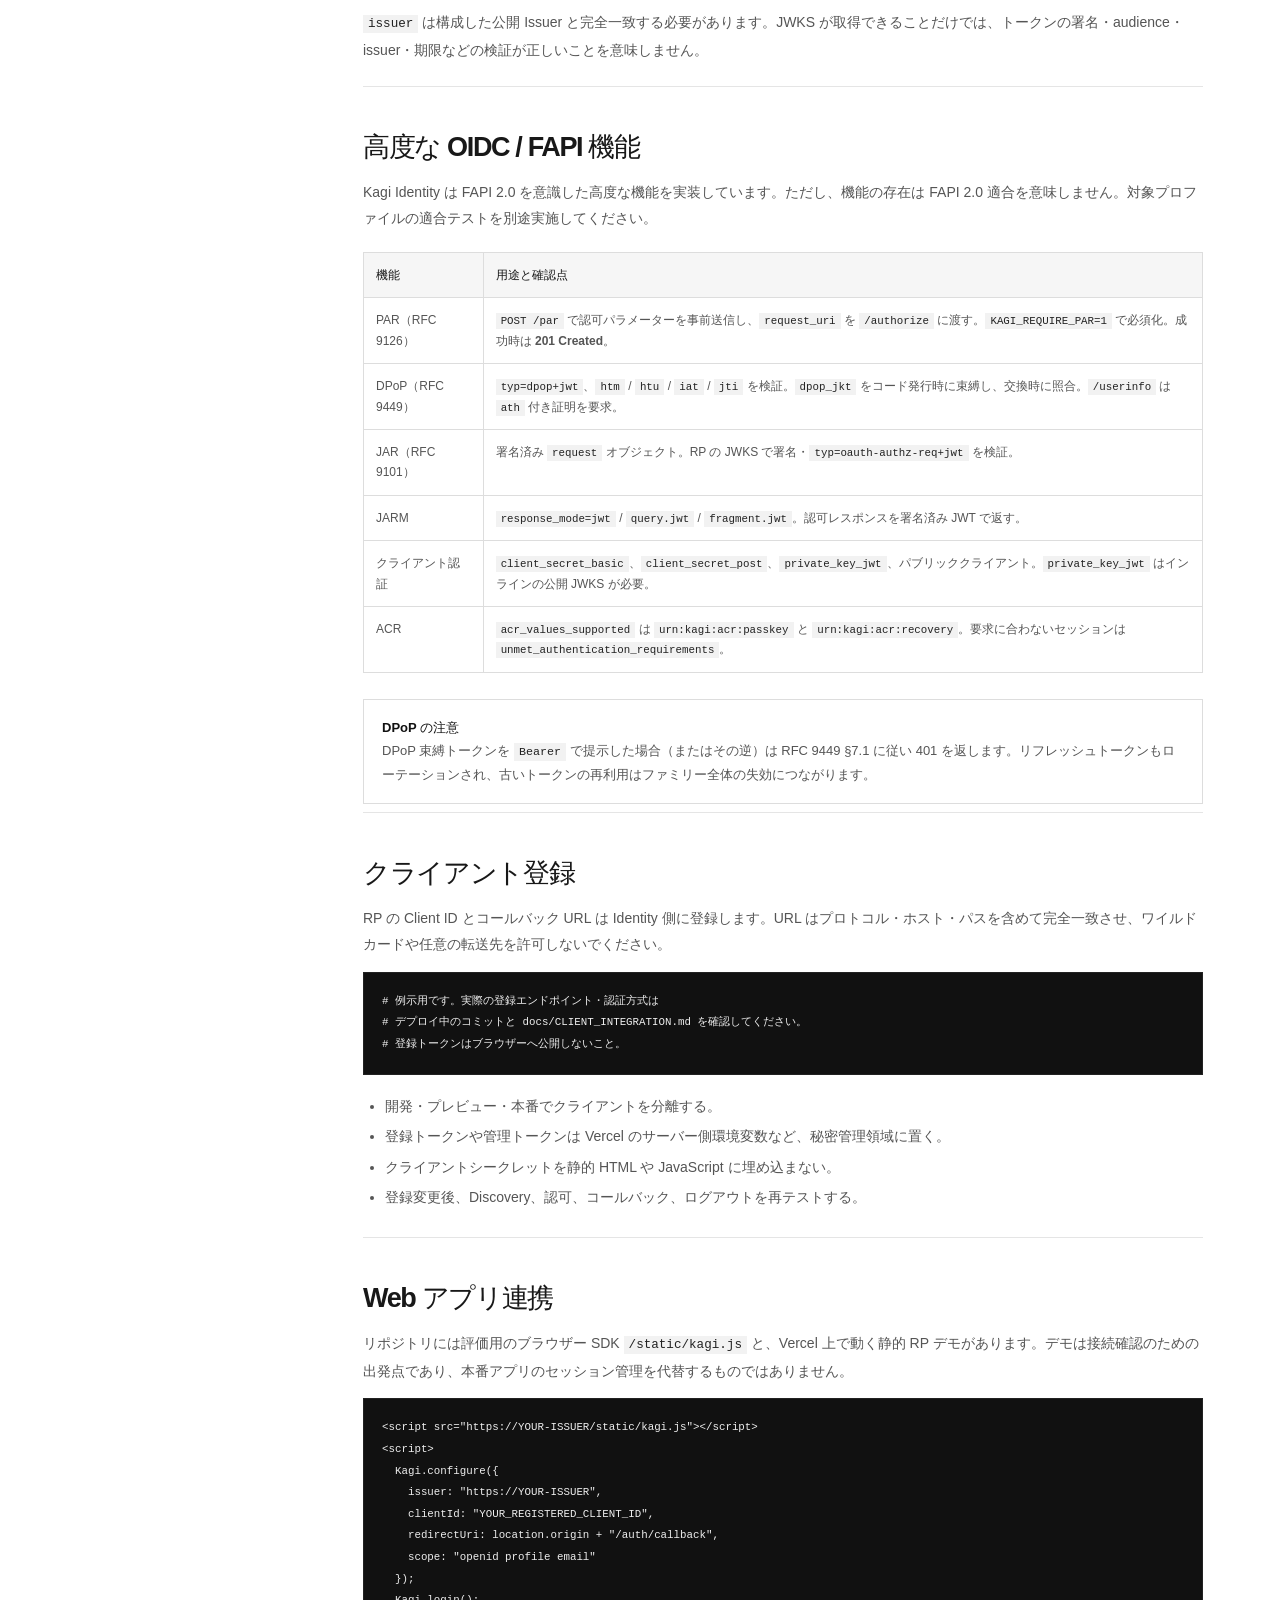
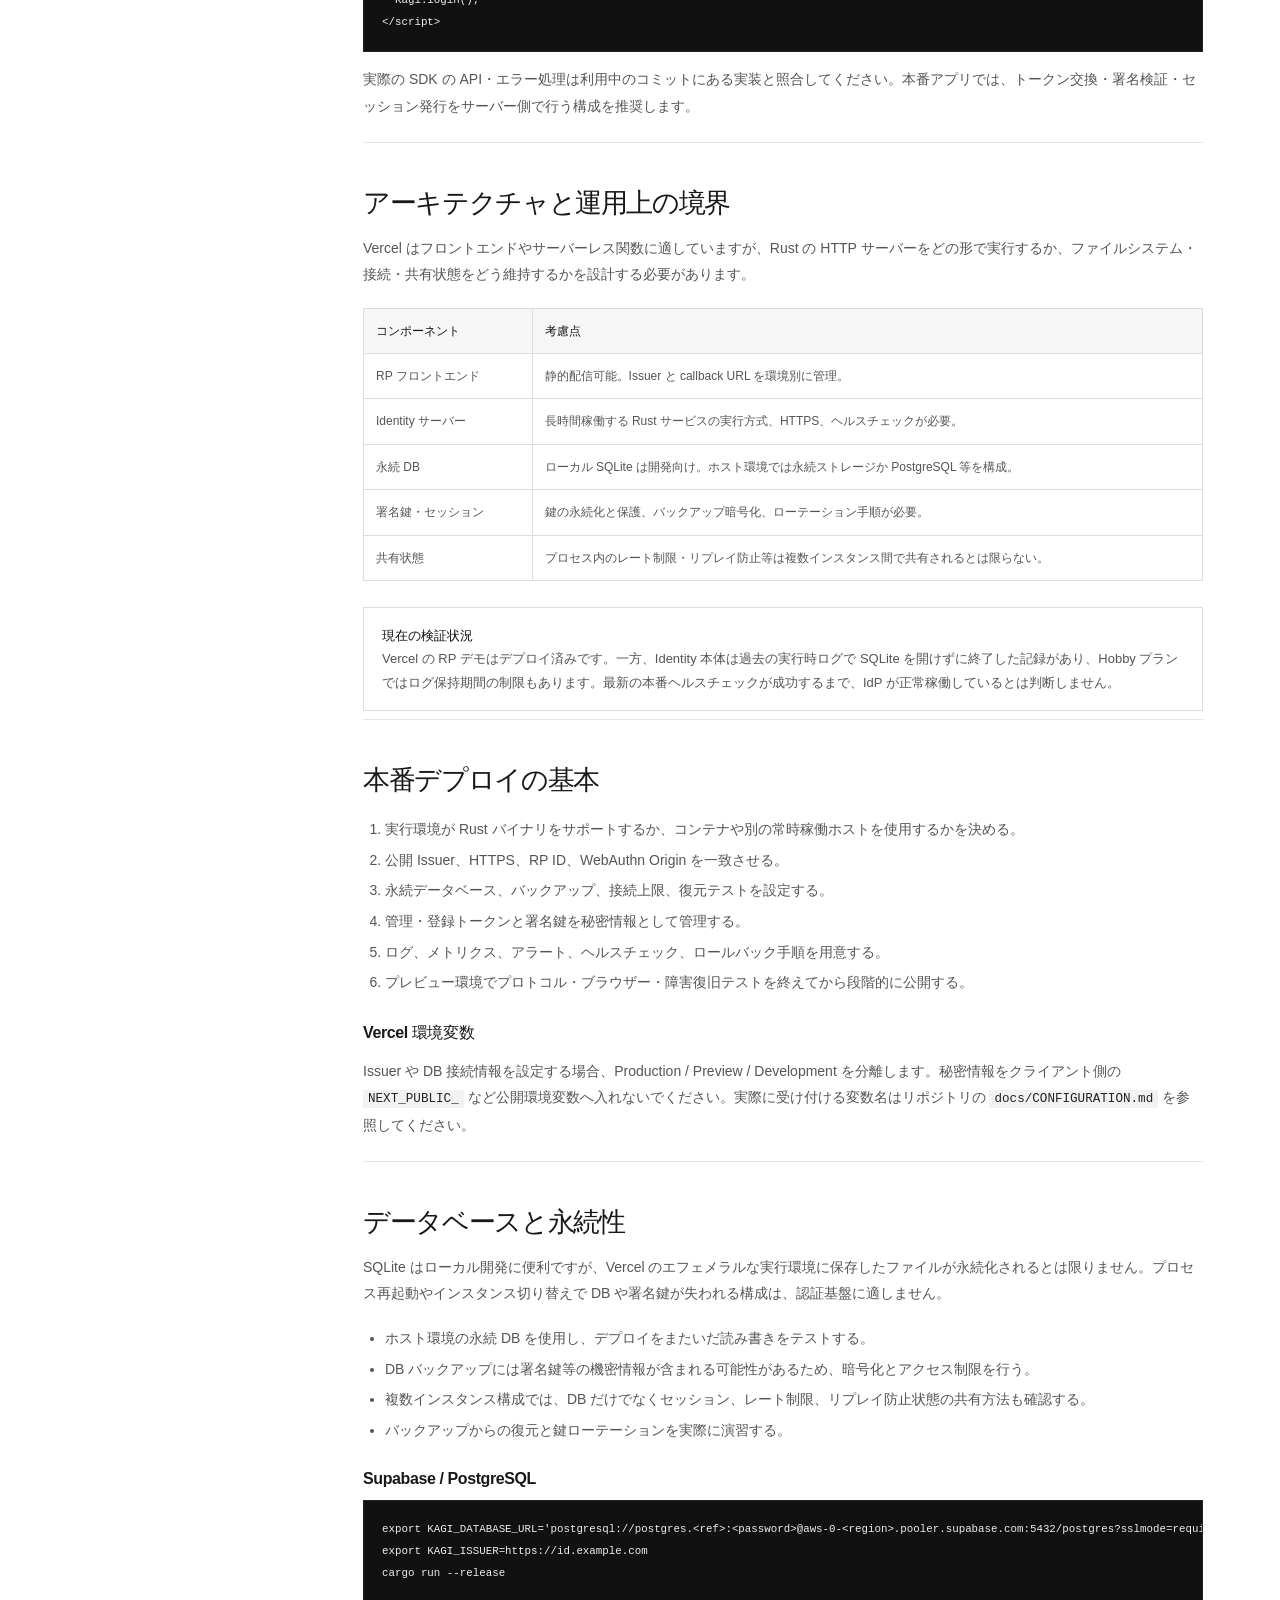
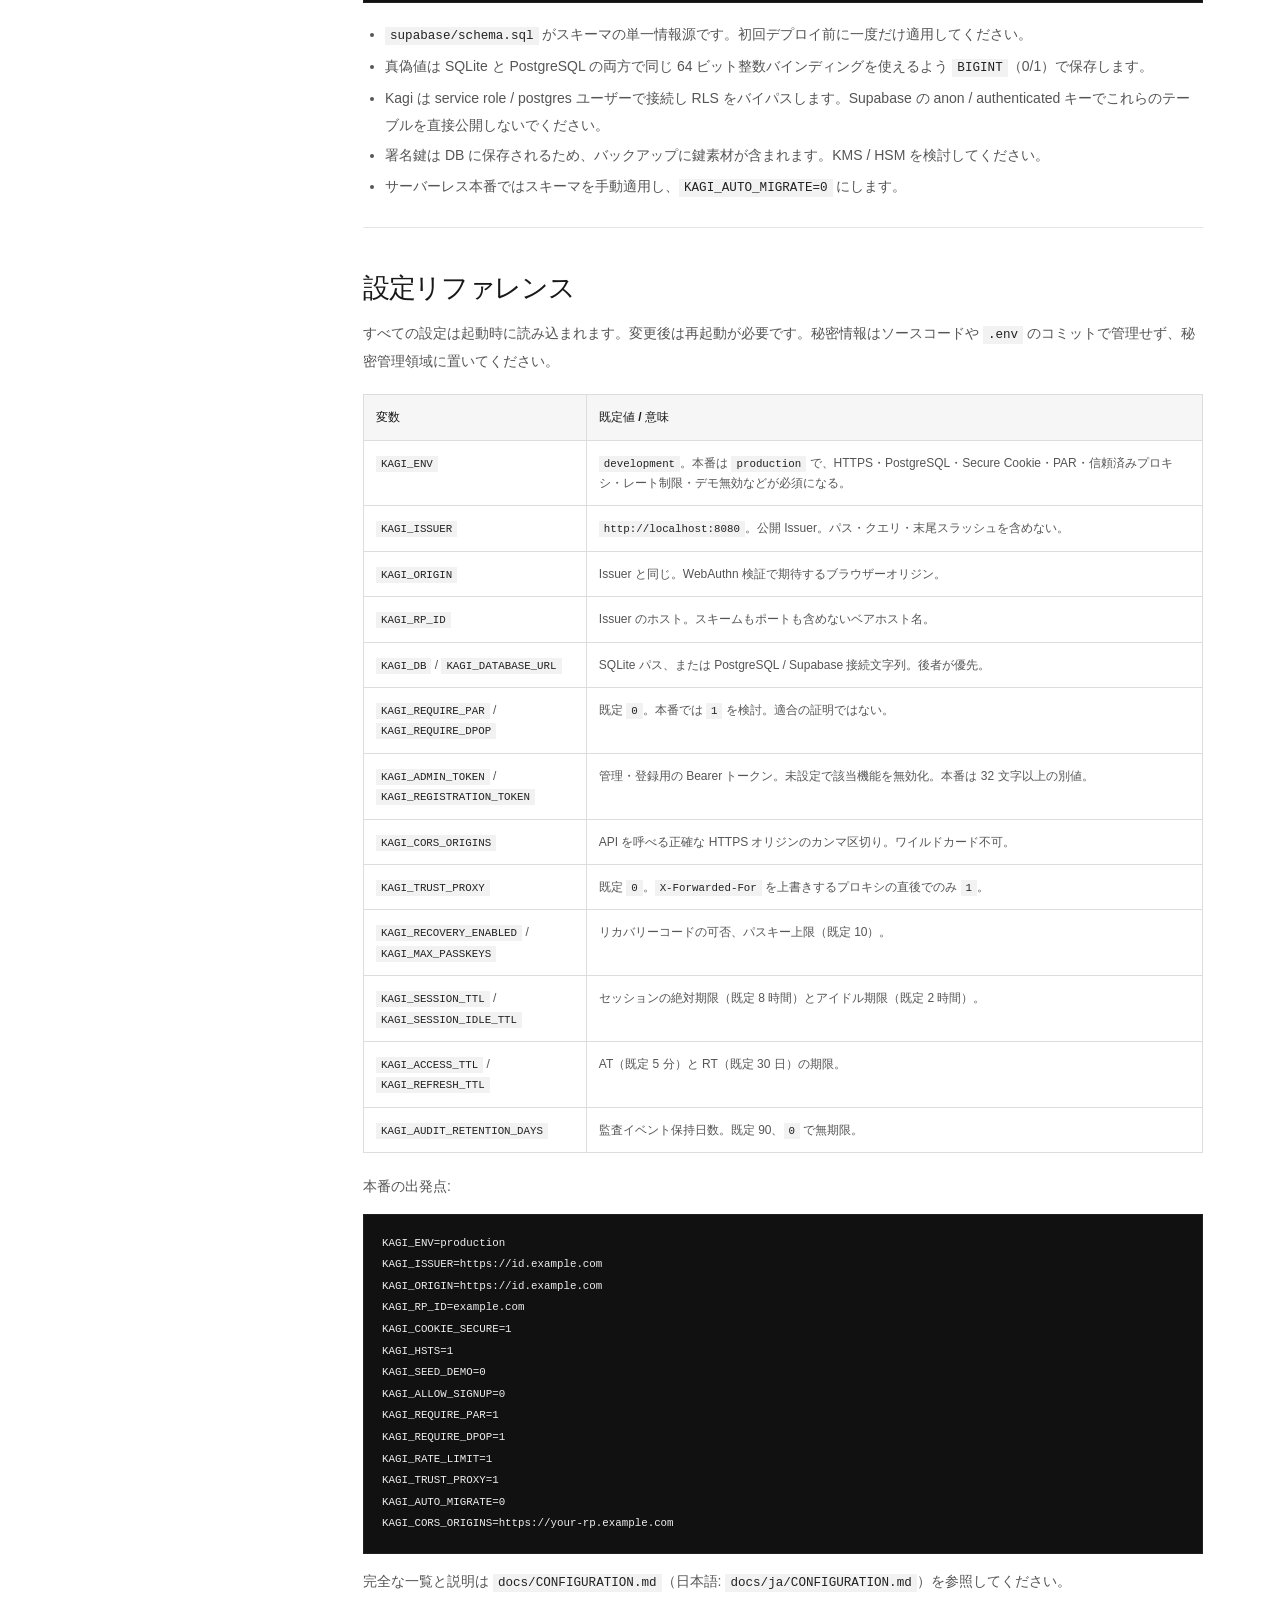
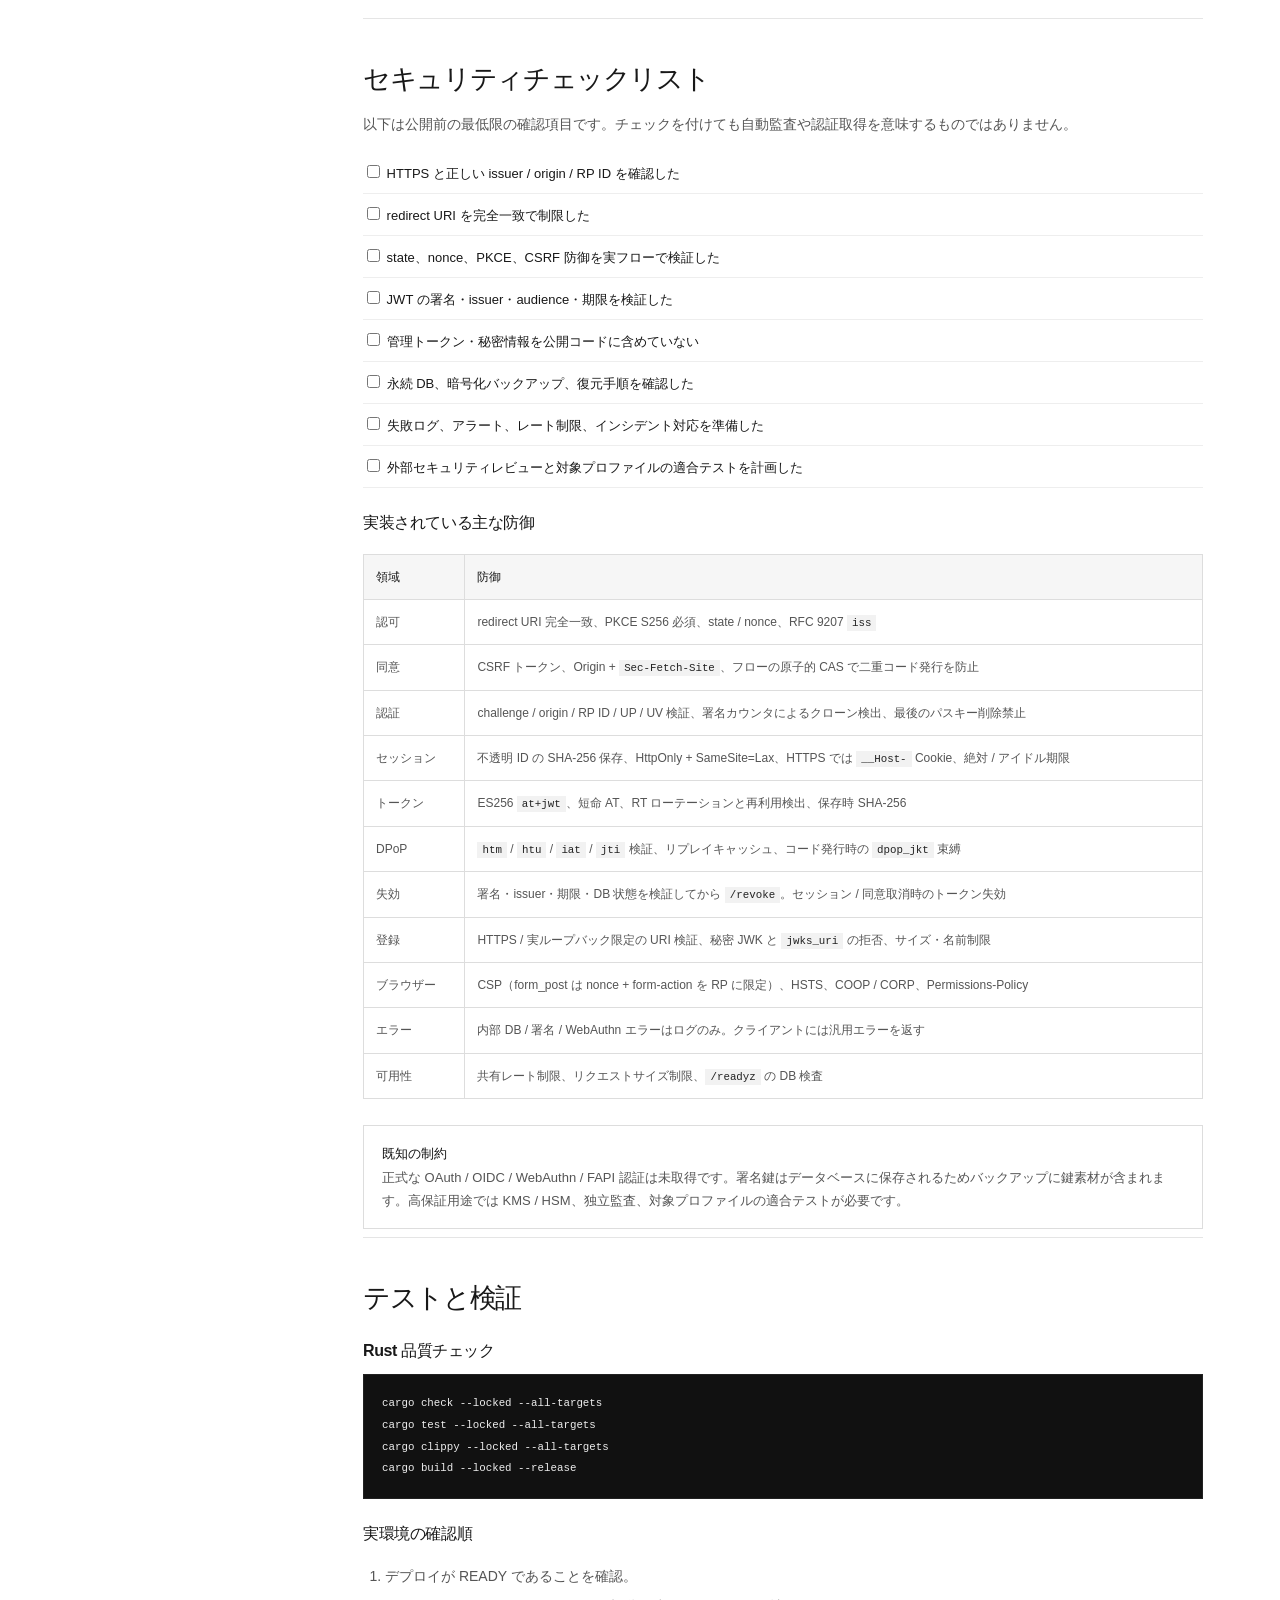
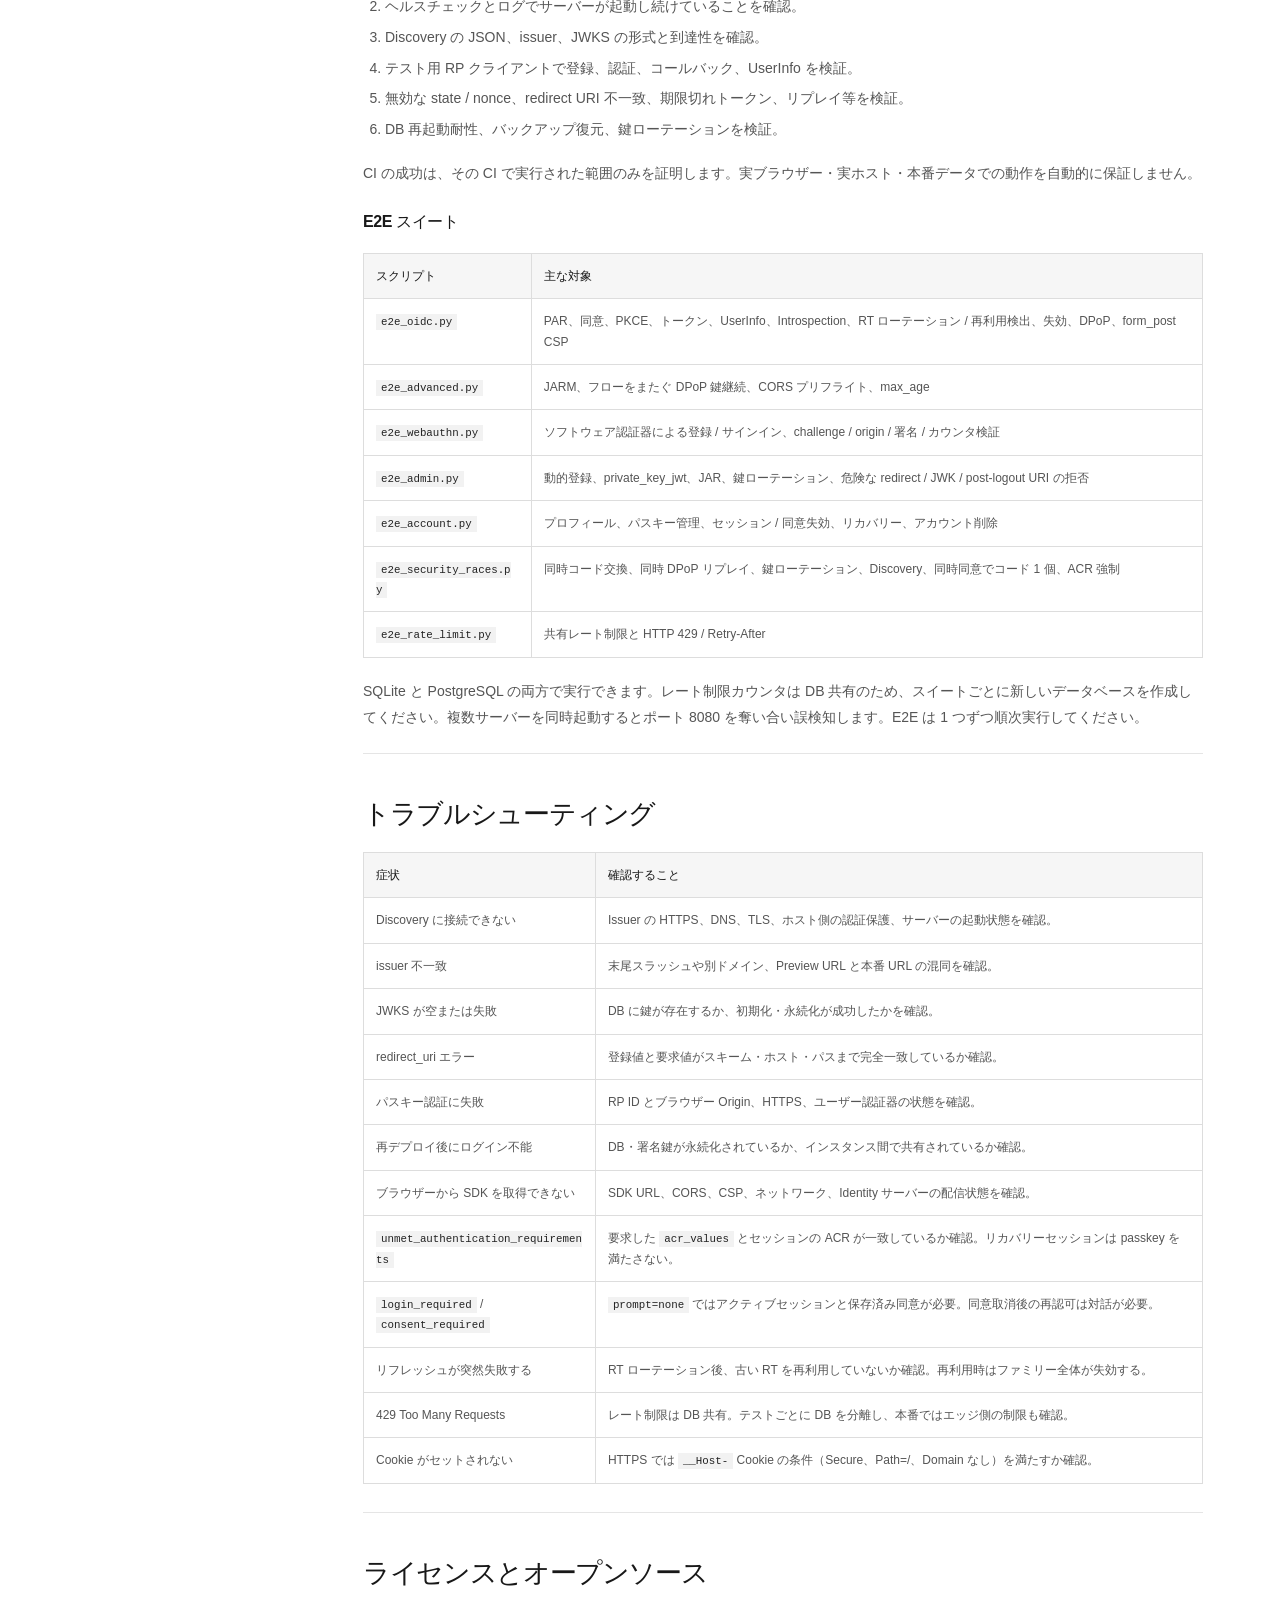
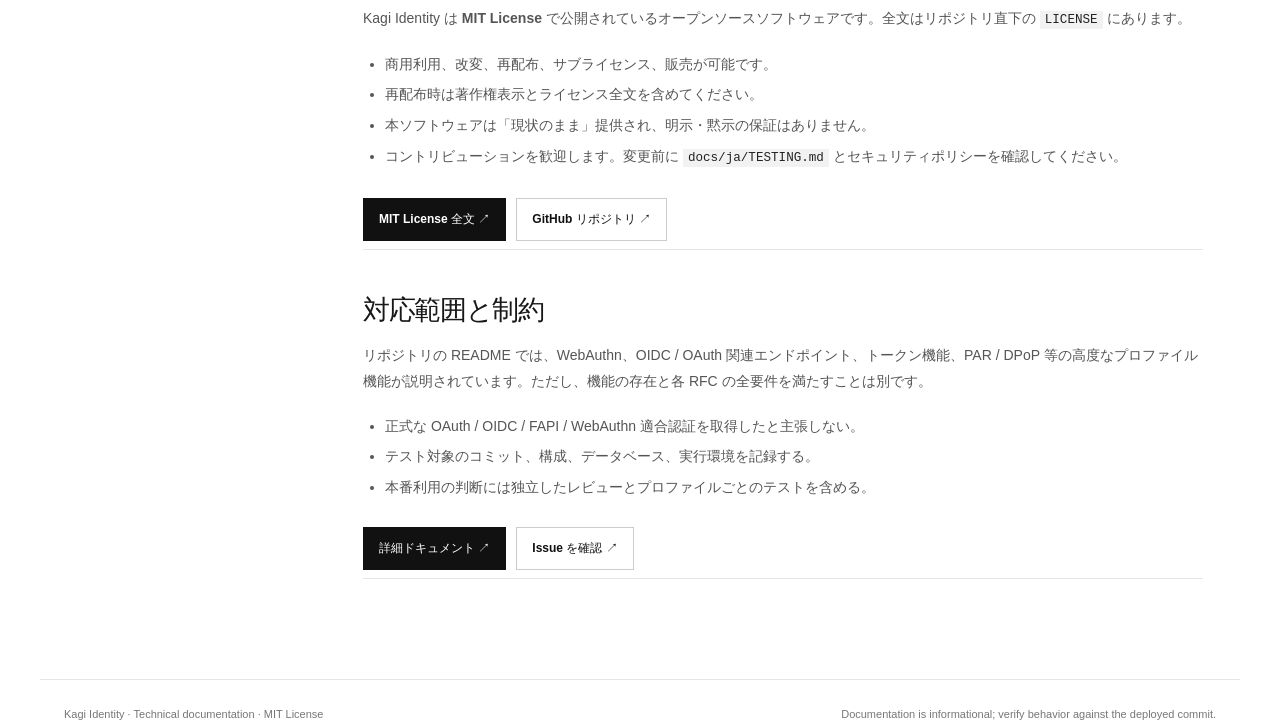
==== commit 320f2b99: "docs(site): expand the Japanese documentation site and add license guidance Adds sections for the ac" ====
--- a/examples/identity-docs/index.html
+++ b/examples/identity-docs/index.html
@@ -11,20 +11,20 @@
 </style>
 </head>
 <body>
-<header class="nav"><a class="brand" href="#top"><span class="logo">K</span><span>Kagi Identity <span style="font-weight:450;color:#777">/ Docs</span></span></a><nav class="navright"><a href="#quickstart">クイックスタート</a><a href="#architecture">アーキテクチャ</a><a href="https://github.com/akiy2009/kagi" target="_blank" rel="noreferrer">GitHub ↗</a><a class="pill" href="https://kagi-rp-demo-gakusei-bot.vercel.app" target="_blank" rel="noreferrer">導入デモ ↗</a></nav></header>
+<header class="nav"><a class="brand" href="#top"><span class="logo">K</span><span>Kagi Identity <span style="font-weight:450;color:#777">/ Docs</span></span></a><nav class="navright"><a href="#quickstart">クイックスタート</a><a href="#architecture">アーキテクチャ</a><a href="https://github.com/akiy2009/kagi" target="_blank" rel="noopener noreferrer">GitHub ↗</a><a class="pill" href="https://kagi-rp-demo-gakusei-bot.vercel.app" target="_blank" rel="noopener noreferrer">導入デモ ↗</a></nav></header>
 <div class="layout" id="top">
 <aside class="side" aria-label="ドキュメントナビゲーション">
 <input class="search" id="search" type="search" placeholder="ドキュメントを検索…" aria-label="ドキュメントを検索">
-<label>GET STARTED</label><a href="#overview" class="active">概要</a><a href="#quickstart">クイックスタート</a><a href="#first-login">初回ログイン</a>
-<label>INTEGRATION</label><a href="#oidc">OIDC / OAuth</a><a href="#client">クライアント登録</a><a href="#web">Web アプリ連携</a><a href="#troubleshooting">トラブルシューティング</a>
-<label>OPERATIONS</label><a href="#architecture">アーキテクチャ</a><a href="#deployment">本番デプロイ</a><a href="#database">データベース</a><a href="#security">セキュリティ</a><a href="#testing">テスト・検証</a><a href="#status">対応範囲と制約</a>
+<label>GET STARTED</label><a href="#overview" class="active">概要</a><a href="#quickstart">クイックスタート</a><a href="#first-login">初回ログイン</a><a href="#account">アカウント管理</a>
+<label>INTEGRATION</label><a href="#oidc">OIDC / OAuth</a><a href="#advanced">高度な機能</a><a href="#client">クライアント登録</a><a href="#web">Web アプリ連携</a><a href="#troubleshooting">トラブルシューティング</a>
+<label>OPERATIONS</label><a href="#architecture">アーキテクチャ</a><a href="#deployment">本番デプロイ</a><a href="#configuration">設定</a><a href="#database">データベース</a><a href="#security">セキュリティ</a><a href="#testing">テスト・検証</a><a href="#status">対応範囲と制約</a><a href="#license">ライセンス</a>
 </aside>
 <main class="content">
 <section class="hero" data-search="概要 overview identity authentication passkey OIDC OAuth documentation">
 <div class="eyebrow">IMPLEMENTATION GUIDE · 2026</div>
 <h1>Identity, explained.<br>Built to be tested.</h1>
 <p class="lead">Kagi Identity の仕組み、アプリケーションとの接続、デプロイ、運用時の注意点を一つにまとめた技術ドキュメントです。機能の紹介だけでなく、実際に確認すべき境界と未検証事項も明示します。</p>
-<div class="actions"><a class="btn" href="#quickstart">まず動かす →</a><a class="btn secondary" href="https://github.com/akiy2009/kagi" target="_blank" rel="noreferrer">ソースコードを見る ↗</a></div>
+<div class="actions"><a class="btn" href="#quickstart">まず動かす →</a><a class="btn secondary" href="https://github.com/akiy2009/kagi" target="_blank" rel="noopener noreferrer">ソースコードを見る ↗</a></div>
 <div class="notice warning"><strong>重要 — 本番利用について</strong><br>Kagi Identity は開発中のリファレンス実装です。CI の成功やデモの動作は、OIDC / OAuth / WebAuthn の正式な適合認証や、本番運用の安全性を保証しません。公開前に、脅威モデル・独立したセキュリティレビュー・対象仕様に沿った適合テストを実施してください。</div>
 </section>
 <section class="section" id="overview" data-search="概要 features passkey webauthn identity provider">
@@ -49,12 +49,38 @@
 <section class="section" id="first-login" data-search="first login passkey signup webauthn">
 <h2>初回ログイン</h2><ol><li>ローカルの <code>/signup</code> を開き、テスト用アカウントを作成します。</li><li>ブラウザーと OS が WebAuthn / パスキーに対応していることを確認します。</li><li><code>/demo</code> からログインを開始し、認可リクエストからコールバックまでの挙動を確認します。</li><li>ブラウザー開発者ツールとサーバーログを確認し、リダイレクト先・エラー・セッションの状態を照合します。</li></ol><p>ローカル HTTP と localhost を前提とした開発設定を、公開環境へそのままコピーしないでください。</p>
 </section>
+<section class="section" id="account" data-search="account console profile passkey device session consent recovery audit delete アカウント パスキー 端末 同意 リカバリー">
+<h2>アカウント管理とリカバリー</h2><p>サインイン後の <code>/</code> はパスキーだけで操作できるアカウントコンソールです。ユーザーは運営者の介入なしに、プロフィール・認証器・セッション・連携アプリを管理できます。</p>
+<div class="tablewrap"><table><thead><tr><th>機能</th><th>挙動</th></tr></thead><tbody>
+<tr><td>プロフィール</td><td>表示名とメールアドレスを編集。変更は UserInfo に即時反映される。</td></tr>
+<tr><td>パスキー</td><td>追加・名前変更・削除。最後の 1 個は削除不可（トランザクション内で原子的に検査）。上限は <code>KAGI_MAX_PASSKEYS</code>。</td></tr>
+<tr><td>端末 / セッション</td><td>端末・IP・最終アクティビティを一覧表示。個別または現在以外を一括失効。失効時はそのセッションの AT / RT も失効。</td></tr>
+<tr><td>連携アプリ</td><td>同意済みクライアントとスコープを表示。同意取消時は保存行とクライアント向けトークンを失効。</td></tr>
+<tr><td>リカバリーコード</td><td>10 個の単回使用コードを一度だけ表示。使用時に原子的に消費。再生成で旧コードを全無効化。</td></tr>
+<tr><td>セキュリティイベント</td><td>サインイン、失敗、パスキー変更、セッション失効を監査ログから表示。</td></tr>
+<tr><td>アカウント削除</td><td>ユーザー名を再入力して削除。パスキー・セッション・トークン・同意を削除し、監査証跡は保持。</td></tr>
+</tbody></table></div>
+<h3>リカバリーコードの設計</h3><p>保存されるのは、正規化したコードとユーザー ID に対する反復 SHA-256 ダイジェスト（20,000 回）のみです。50 ビットの人力入力コードを DB 漏洩から守るための措置で、消費は <code>used_at IS NULL</code> を条件とする単一の原子的 <code>UPDATE</code> で行います。</p>
+<p>リカバリーで作成したセッションの <code>acr</code> は <code>urn:kagi:acr:recovery</code>、<code>amr</code> は <code>["pwd","otp"]</code> です。パスキー認証を装わないため、<code>acr_values=urn:kagi:acr:passkey</code> を要求する RP はこのセッションで認可できません（<code>unmet_authentication_requirements</code>）。</p>
+</section>
 <section class="section" id="oidc" data-search="oidc oauth authorization code pkce discovery jwks userinfo">
 <h2>OIDC / OAuth の流れ</h2><p>基本的な Web アプリ連携では、Authorization Code Flow と PKCE（S256）を使用します。クライアントは状態値を生成してリダイレクトし、認証後に登録済みのコールバックへ戻ります。</p>
 <div class="flow"><div><b>1. RP → IdP</b><span>Discovery を取得し、認可リクエストを生成</span></div><div><b>2. ユーザー認証</b><span>IdP 側でパスキー等を使って認証</span></div><div><b>3. コールバック</b><span>code と state を検証し、サーバー側でトークン交換</span></div></div>
 <h3>Discovery と JWKS を確認する</h3><pre><code>curl -fsS https://YOUR-ISSUER/.well-known/openid-configuration
 curl -fsS https://YOUR-ISSUER/jwks.json</code></pre>
 <p><code>issuer</code> は構成した公開 Issuer と完全一致する必要があります。JWKS が取得できることだけでは、トークンの署名・audience・issuer・期限などの検証が正しいことを意味しません。</p>
+</section>
+<section class="section" id="advanced" data-search="par dpop jar jarm fapi private_key_jwt acr client authentication 高度な 機能">
+<h2>高度な OIDC / FAPI 機能</h2><p>Kagi Identity は FAPI 2.0 を意識した高度な機能を実装しています。ただし、機能の存在は FAPI 2.0 適合を意味しません。対象プロファイルの適合テストを別途実施してください。</p>
+<div class="tablewrap"><table><thead><tr><th>機能</th><th>用途と確認点</th></tr></thead><tbody>
+<tr><td>PAR（RFC 9126）</td><td><code>POST /par</code> で認可パラメーターを事前送信し、<code>request_uri</code> を <code>/authorize</code> に渡す。<code>KAGI_REQUIRE_PAR=1</code> で必須化。成功時は <strong>201 Created</strong>。</td></tr>
+<tr><td>DPoP（RFC 9449）</td><td><code>typ=dpop+jwt</code>、<code>htm</code> / <code>htu</code> / <code>iat</code> / <code>jti</code> を検証。<code>dpop_jkt</code> をコード発行時に束縛し、交換時に照合。<code>/userinfo</code> は <code>ath</code> 付き証明を要求。</td></tr>
+<tr><td>JAR（RFC 9101）</td><td>署名済み <code>request</code> オブジェクト。RP の JWKS で署名・<code>typ=oauth-authz-req+jwt</code> を検証。</td></tr>
+<tr><td>JARM</td><td><code>response_mode=jwt</code> / <code>query.jwt</code> / <code>fragment.jwt</code>。認可レスポンスを署名済み JWT で返す。</td></tr>
+<tr><td>クライアント認証</td><td><code>client_secret_basic</code>、<code>client_secret_post</code>、<code>private_key_jwt</code>、パブリッククライアント。<code>private_key_jwt</code> はインラインの公開 JWKS が必要。</td></tr>
+<tr><td>ACR</td><td><code>acr_values_supported</code> は <code>urn:kagi:acr:passkey</code> と <code>urn:kagi:acr:recovery</code>。要求に合わないセッションは <code>unmet_authentication_requirements</code>。</td></tr>
+</tbody></table></div>
+<div class="notice"><strong>DPoP の注意</strong><br>DPoP 束縛トークンを <code>Bearer</code> で提示した場合（またはその逆）は RFC 9449 §7.1 に従い 401 を返します。リフレッシュトークンもローテーションされ、古いトークンの再利用はファミリー全体の失効につながります。</div>
 </section>
 <section class="section" id="client" data-search="client registration redirect uri registration token">
 <h2>クライアント登録</h2><p>RP の Client ID とコールバック URL は Identity 側に登録します。URL はプロトコル・ホスト・パスを含めて完全一致させ、ワイルドカードや任意の転送先を許可しないでください。</p>
@@ -88,6 +114,45 @@
 </section>
 <section class="section" id="database" data-search="database sqlite postgres supabase persistent data">
 <h2>データベースと永続性</h2><p>SQLite はローカル開発に便利ですが、Vercel のエフェメラルな実行環境に保存したファイルが永続化されるとは限りません。プロセス再起動やインスタンス切り替えで DB や署名鍵が失われる構成は、認証基盤に適しません。</p><ul><li>ホスト環境の永続 DB を使用し、デプロイをまたいだ読み書きをテストする。</li><li>DB バックアップには署名鍵等の機密情報が含まれる可能性があるため、暗号化とアクセス制限を行う。</li><li>複数インスタンス構成では、DB だけでなくセッション、レート制限、リプレイ防止状態の共有方法も確認する。</li><li>バックアップからの復元と鍵ローテーションを実際に演習する。</li></ul>
+<h3>Supabase / PostgreSQL</h3>
+<pre><code>export KAGI_DATABASE_URL='postgresql://postgres.&lt;ref&gt;:&lt;password&gt;@aws-0-&lt;region&gt;.pooler.supabase.com:5432/postgres?sslmode=require'
+export KAGI_ISSUER=https://id.example.com
+cargo run --release</code></pre>
+<ul><li><code>supabase/schema.sql</code> がスキーマの単一情報源です。初回デプロイ前に一度だけ適用してください。</li><li>真偽値は SQLite と PostgreSQL の両方で同じ 64 ビット整数バインディングを使えるよう <code>BIGINT</code>（0/1）で保存します。</li><li>Kagi は service role / postgres ユーザーで接続し RLS をバイパスします。Supabase の anon / authenticated キーでこれらのテーブルを直接公開しないでください。</li><li>署名鍵は DB に保存されるため、バックアップに鍵素材が含まれます。KMS / HSM を検討してください。</li><li>サーバーレス本番ではスキーマを手動適用し、<code>KAGI_AUTO_MIGRATE=0</code> にします。</li></ul>
+</section>
+<section class="section" id="configuration" data-search="configuration environment variables config settings 設定 環境変数">
+<h2>設定リファレンス</h2><p>すべての設定は起動時に読み込まれます。変更後は再起動が必要です。秘密情報はソースコードや <code>.env</code> のコミットで管理せず、秘密管理領域に置いてください。</p>
+<div class="tablewrap"><table><thead><tr><th>変数</th><th>既定値 / 意味</th></tr></thead><tbody>
+<tr><td><code>KAGI_ENV</code></td><td><code>development</code>。本番は <code>production</code> で、HTTPS・PostgreSQL・Secure Cookie・PAR・信頼済みプロキシ・レート制限・デモ無効などが必須になる。</td></tr>
+<tr><td><code>KAGI_ISSUER</code></td><td><code>http://localhost:8080</code>。公開 Issuer。パス・クエリ・末尾スラッシュを含めない。</td></tr>
+<tr><td><code>KAGI_ORIGIN</code></td><td>Issuer と同じ。WebAuthn 検証で期待するブラウザーオリジン。</td></tr>
+<tr><td><code>KAGI_RP_ID</code></td><td>Issuer のホスト。スキームもポートも含めないベアホスト名。</td></tr>
+<tr><td><code>KAGI_DB</code> / <code>KAGI_DATABASE_URL</code></td><td>SQLite パス、または PostgreSQL / Supabase 接続文字列。後者が優先。</td></tr>
+<tr><td><code>KAGI_REQUIRE_PAR</code> / <code>KAGI_REQUIRE_DPOP</code></td><td>既定 <code>0</code>。本番では <code>1</code> を検討。適合の証明ではない。</td></tr>
+<tr><td><code>KAGI_ADMIN_TOKEN</code> / <code>KAGI_REGISTRATION_TOKEN</code></td><td>管理・登録用の Bearer トークン。未設定で該当機能を無効化。本番は 32 文字以上の別値。</td></tr>
+<tr><td><code>KAGI_CORS_ORIGINS</code></td><td>API を呼べる正確な HTTPS オリジンのカンマ区切り。ワイルドカード不可。</td></tr>
+<tr><td><code>KAGI_TRUST_PROXY</code></td><td>既定 <code>0</code>。<code>X-Forwarded-For</code> を上書きするプロキシの直後でのみ <code>1</code>。</td></tr>
+<tr><td><code>KAGI_RECOVERY_ENABLED</code> / <code>KAGI_MAX_PASSKEYS</code></td><td>リカバリーコードの可否、パスキー上限（既定 10）。</td></tr>
+<tr><td><code>KAGI_SESSION_TTL</code> / <code>KAGI_SESSION_IDLE_TTL</code></td><td>セッションの絶対期限（既定 8 時間）とアイドル期限（既定 2 時間）。</td></tr>
+<tr><td><code>KAGI_ACCESS_TTL</code> / <code>KAGI_REFRESH_TTL</code></td><td>AT（既定 5 分）と RT（既定 30 日）の期限。</td></tr>
+<tr><td><code>KAGI_AUDIT_RETENTION_DAYS</code></td><td>監査イベント保持日数。既定 90、<code>0</code> で無期限。</td></tr>
+</tbody></table></div>
+<p>本番の出発点:</p>
+<pre><code>KAGI_ENV=production
+KAGI_ISSUER=https://id.example.com
+KAGI_ORIGIN=https://id.example.com
+KAGI_RP_ID=example.com
+KAGI_COOKIE_SECURE=1
+KAGI_HSTS=1
+KAGI_SEED_DEMO=0
+KAGI_ALLOW_SIGNUP=0
+KAGI_REQUIRE_PAR=1
+KAGI_REQUIRE_DPOP=1
+KAGI_RATE_LIMIT=1
+KAGI_TRUST_PROXY=1
+KAGI_AUTO_MIGRATE=0
+KAGI_CORS_ORIGINS=https://your-rp.example.com</code></pre>
+<p>完全な一覧と説明は <code>docs/CONFIGURATION.md</code>（日本語: <code>docs/ja/CONFIGURATION.md</code>）を参照してください。</p>
 </section>
 <section class="section" id="security" data-search="security threat model csrf csp secrets cookies tokens webauthn">
 <h2>セキュリティチェックリスト</h2><p>以下は公開前の最低限の確認項目です。チェックを付けても自動監査や認証取得を意味するものではありません。</p>
@@ -101,23 +166,54 @@
 <label style="display:block;padding:10px 0;border-bottom:1px solid #eee;font-size:13px"><input type="checkbox"> 失敗ログ、アラート、レート制限、インシデント対応を準備した</label>
 <label style="display:block;padding:10px 0;border-bottom:1px solid #eee;font-size:13px"><input type="checkbox"> 外部セキュリティレビューと対象プロファイルの適合テストを計画した</label>
 </div>
+<h3>実装されている主な防御</h3>
+<div class="tablewrap"><table><thead><tr><th>領域</th><th>防御</th></tr></thead><tbody>
+<tr><td>認可</td><td>redirect URI 完全一致、PKCE S256 必須、state / nonce、RFC 9207 <code>iss</code></td></tr>
+<tr><td>同意</td><td>CSRF トークン、Origin + <code>Sec-Fetch-Site</code>、フローの原子的 CAS で二重コード発行を防止</td></tr>
+<tr><td>認証</td><td>challenge / origin / RP ID / UP / UV 検証、署名カウンタによるクローン検出、最後のパスキー削除禁止</td></tr>
+<tr><td>セッション</td><td>不透明 ID の SHA-256 保存、HttpOnly + SameSite=Lax、HTTPS では <code>__Host-</code> Cookie、絶対 / アイドル期限</td></tr>
+<tr><td>トークン</td><td>ES256 <code>at+jwt</code>、短命 AT、RT ローテーションと再利用検出、保存時 SHA-256</td></tr>
+<tr><td>DPoP</td><td><code>htm</code> / <code>htu</code> / <code>iat</code> / <code>jti</code> 検証、リプレイキャッシュ、コード発行時の <code>dpop_jkt</code> 束縛</td></tr>
+<tr><td>失効</td><td>署名・issuer・期限・DB 状態を検証してから <code>/revoke</code>。セッション / 同意取消時のトークン失効</td></tr>
+<tr><td>登録</td><td>HTTPS / 実ループバック限定の URI 検証、秘密 JWK と <code>jwks_uri</code> の拒否、サイズ・名前制限</td></tr>
+<tr><td>ブラウザー</td><td>CSP（form_post は nonce + form-action を RP に限定）、HSTS、COOP / CORP、Permissions-Policy</td></tr>
+<tr><td>エラー</td><td>内部 DB / 署名 / WebAuthn エラーはログのみ。クライアントには汎用エラーを返す</td></tr>
+<tr><td>可用性</td><td>共有レート制限、リクエストサイズ制限、<code>/readyz</code> の DB 検査</td></tr>
+</tbody></table></div>
+<div class="notice"><strong>既知の制約</strong><br>正式な OAuth / OIDC / WebAuthn / FAPI 認証は未取得です。署名鍵はデータベースに保存されるためバックアップに鍵素材が含まれます。高保証用途では KMS / HSM、独立監査、対象プロファイルの適合テストが必要です。</div>
 </section>
 <section class="section" id="testing" data-search="testing cargo check clippy test e2e smoke deployment">
 <h2>テストと検証</h2><h3>Rust 品質チェック</h3><pre><code>cargo check --locked --all-targets
 cargo test --locked --all-targets
 cargo clippy --locked --all-targets
 cargo build --locked --release</code></pre><h3>実環境の確認順</h3><ol><li>デプロイが READY であることを確認。</li><li>ヘルスチェックとログでサーバーが起動し続けていることを確認。</li><li>Discovery の JSON、issuer、JWKS の形式と到達性を確認。</li><li>テスト用 RP クライアントで登録、認証、コールバック、UserInfo を検証。</li><li>無効な state / nonce、redirect URI 不一致、期限切れトークン、リプレイ等を検証。</li><li>DB 再起動耐性、バックアップ復元、鍵ローテーションを検証。</li></ol><p>CI の成功は、その CI で実行された範囲のみを証明します。実ブラウザー・実ホスト・本番データでの動作を自動的に保証しません。</p>
+<h3>E2E スイート</h3>
+<div class="tablewrap"><table><thead><tr><th>スクリプト</th><th>主な対象</th></tr></thead><tbody>
+<tr><td><code>e2e_oidc.py</code></td><td>PAR、同意、PKCE、トークン、UserInfo、Introspection、RT ローテーション / 再利用検出、失効、DPoP、form_post CSP</td></tr>
+<tr><td><code>e2e_advanced.py</code></td><td>JARM、フローをまたぐ DPoP 鍵継続、CORS プリフライト、max_age</td></tr>
+<tr><td><code>e2e_webauthn.py</code></td><td>ソフトウェア認証器による登録 / サインイン、challenge / origin / 署名 / カウンタ検証</td></tr>
+<tr><td><code>e2e_admin.py</code></td><td>動的登録、private_key_jwt、JAR、鍵ローテーション、危険な redirect / JWK / post-logout URI の拒否</td></tr>
+<tr><td><code>e2e_account.py</code></td><td>プロフィール、パスキー管理、セッション / 同意失効、リカバリー、アカウント削除</td></tr>
+<tr><td><code>e2e_security_races.py</code></td><td>同時コード交換、同時 DPoP リプレイ、鍵ローテーション、Discovery、同時同意でコード 1 個、ACR 強制</td></tr>
+<tr><td><code>e2e_rate_limit.py</code></td><td>共有レート制限と HTTP 429 / Retry-After</td></tr>
+</tbody></table></div>
+<p>SQLite と PostgreSQL の両方で実行できます。レート制限カウンタは DB 共有のため、スイートごとに新しいデータベースを作成してください。複数サーバーを同時起動するとポート 8080 を奪い合い誤検知します。E2E は 1 つずつ順次実行してください。</p>
 </section>
 <section class="section" id="troubleshooting" data-search="troubleshooting errors cors 400 401 403 redirect uri database sqlite">
 <h2>トラブルシューティング</h2>
-<div class="tablewrap"><table><thead><tr><th>症状</th><th>確認すること</th></tr></thead><tbody><tr><td>Discovery に接続できない</td><td>Issuer の HTTPS、DNS、TLS、ホスト側の認証保護、サーバーの起動状態を確認。</td></tr><tr><td>issuer 不一致</td><td>末尾スラッシュや別ドメイン、Preview URL と本番 URL の混同を確認。</td></tr><tr><td>JWKS が空または失敗</td><td>DB に鍵が存在するか、初期化・永続化が成功したかを確認。</td></tr><tr><td>redirect_uri エラー</td><td>登録値と要求値がスキーム・ホスト・パスまで完全一致しているか確認。</td></tr><tr><td>パスキー認証に失敗</td><td>RP ID とブラウザー Origin、HTTPS、ユーザー認証器の状態を確認。</td></tr><tr><td>再デプロイ後にログイン不能</td><td>DB・署名鍵が永続化されているか、インスタンス間で共有されているか確認。</td></tr><tr><td>ブラウザーから SDK を取得できない</td><td>SDK URL、CORS、CSP、ネットワーク、Identity サーバーの配信状態を確認。</td></tr></tbody></table></div>
+<div class="tablewrap"><table><thead><tr><th>症状</th><th>確認すること</th></tr></thead><tbody><tr><td>Discovery に接続できない</td><td>Issuer の HTTPS、DNS、TLS、ホスト側の認証保護、サーバーの起動状態を確認。</td></tr><tr><td>issuer 不一致</td><td>末尾スラッシュや別ドメイン、Preview URL と本番 URL の混同を確認。</td></tr><tr><td>JWKS が空または失敗</td><td>DB に鍵が存在するか、初期化・永続化が成功したかを確認。</td></tr><tr><td>redirect_uri エラー</td><td>登録値と要求値がスキーム・ホスト・パスまで完全一致しているか確認。</td></tr><tr><td>パスキー認証に失敗</td><td>RP ID とブラウザー Origin、HTTPS、ユーザー認証器の状態を確認。</td></tr><tr><td>再デプロイ後にログイン不能</td><td>DB・署名鍵が永続化されているか、インスタンス間で共有されているか確認。</td></tr><tr><td>ブラウザーから SDK を取得できない</td><td>SDK URL、CORS、CSP、ネットワーク、Identity サーバーの配信状態を確認。</td></tr><tr><td><code>unmet_authentication_requirements</code></td><td>要求した <code>acr_values</code> とセッションの ACR が一致しているか確認。リカバリーセッションは passkey を満たさない。</td></tr><tr><td><code>login_required</code> / <code>consent_required</code></td><td><code>prompt=none</code> ではアクティブセッションと保存済み同意が必要。同意取消後の再認可は対話が必要。</td></tr><tr><td>リフレッシュが突然失敗する</td><td>RT ローテーション後、古い RT を再利用していないか確認。再利用時はファミリー全体が失効する。</td></tr><tr><td>429 Too Many Requests</td><td>レート制限は DB 共有。テストごとに DB を分離し、本番ではエッジ側の制限も確認。</td></tr><tr><td>Cookie がセットされない</td><td>HTTPS では <code>__Host-</code> Cookie の条件（Secure、Path=/、Domain なし）を満たすか確認。</td></tr></tbody></table></div>
+</section>
+<section class="section" id="license" data-search="license mit open source oss ライセンス オープンソース">
+<h2>ライセンスとオープンソース</h2><p>Kagi Identity は <strong>MIT License</strong> で公開されているオープンソースソフトウェアです。全文はリポジトリ直下の <code>LICENSE</code> にあります。</p>
+<ul><li>商用利用、改変、再配布、サブライセンス、販売が可能です。</li><li>再配布時は著作権表示とライセンス全文を含めてください。</li><li>本ソフトウェアは「現状のまま」提供され、明示・黙示の保証はありません。</li><li>コントリビューションを歓迎します。変更前に <code>docs/ja/TESTING.md</code> とセキュリティポリシーを確認してください。</li></ul>
+<div class="actions"><a class="btn" href="https://github.com/akiy2009/kagi/blob/main/LICENSE" target="_blank" rel="noopener noreferrer">MIT License 全文 ↗</a><a class="btn secondary" href="https://github.com/akiy2009/kagi" target="_blank" rel="noopener noreferrer">GitHub リポジトリ ↗</a></div>
 </section>
 <section class="section" id="status" data-search="status limitations certification conformance">
 <h2>対応範囲と制約</h2><p>リポジトリの README では、WebAuthn、OIDC / OAuth 関連エンドポイント、トークン機能、PAR / DPoP 等の高度なプロファイル機能が説明されています。ただし、機能の存在と各 RFC の全要件を満たすことは別です。</p><ul><li>正式な OAuth / OIDC / FAPI / WebAuthn 適合認証を取得したと主張しない。</li><li>テスト対象のコミット、構成、データベース、実行環境を記録する。</li><li>本番利用の判断には独立したレビューとプロファイルごとのテストを含める。</li></ul>
-<div class="actions"><a class="btn" href="https://github.com/akiy2009/kagi/tree/main/docs" target="_blank" rel="noreferrer">詳細ドキュメント ↗</a><a class="btn secondary" href="https://github.com/akiy2009/kagi/issues" target="_blank" rel="noreferrer">Issue を確認 ↗</a></div>
+<div class="actions"><a class="btn" href="https://github.com/akiy2009/kagi/tree/main/docs" target="_blank" rel="noopener noreferrer">詳細ドキュメント ↗</a><a class="btn secondary" href="https://github.com/akiy2009/kagi/issues" target="_blank" rel="noopener noreferrer">Issue を確認 ↗</a></div>
 </section>
 </main></div>
-<footer class="footer"><span>Kagi Identity · Technical documentation</span><span>Documentation is informational; verify behavior against the deployed commit.</span></footer>
+<footer class="footer"><span>Kagi Identity · Technical documentation · MIT License</span><span>Documentation is informational; verify behavior against the deployed commit.</span></footer>
 <script>
 const search=document.getElementById('search');
 const sections=[...document.querySelectorAll('[data-search]')];
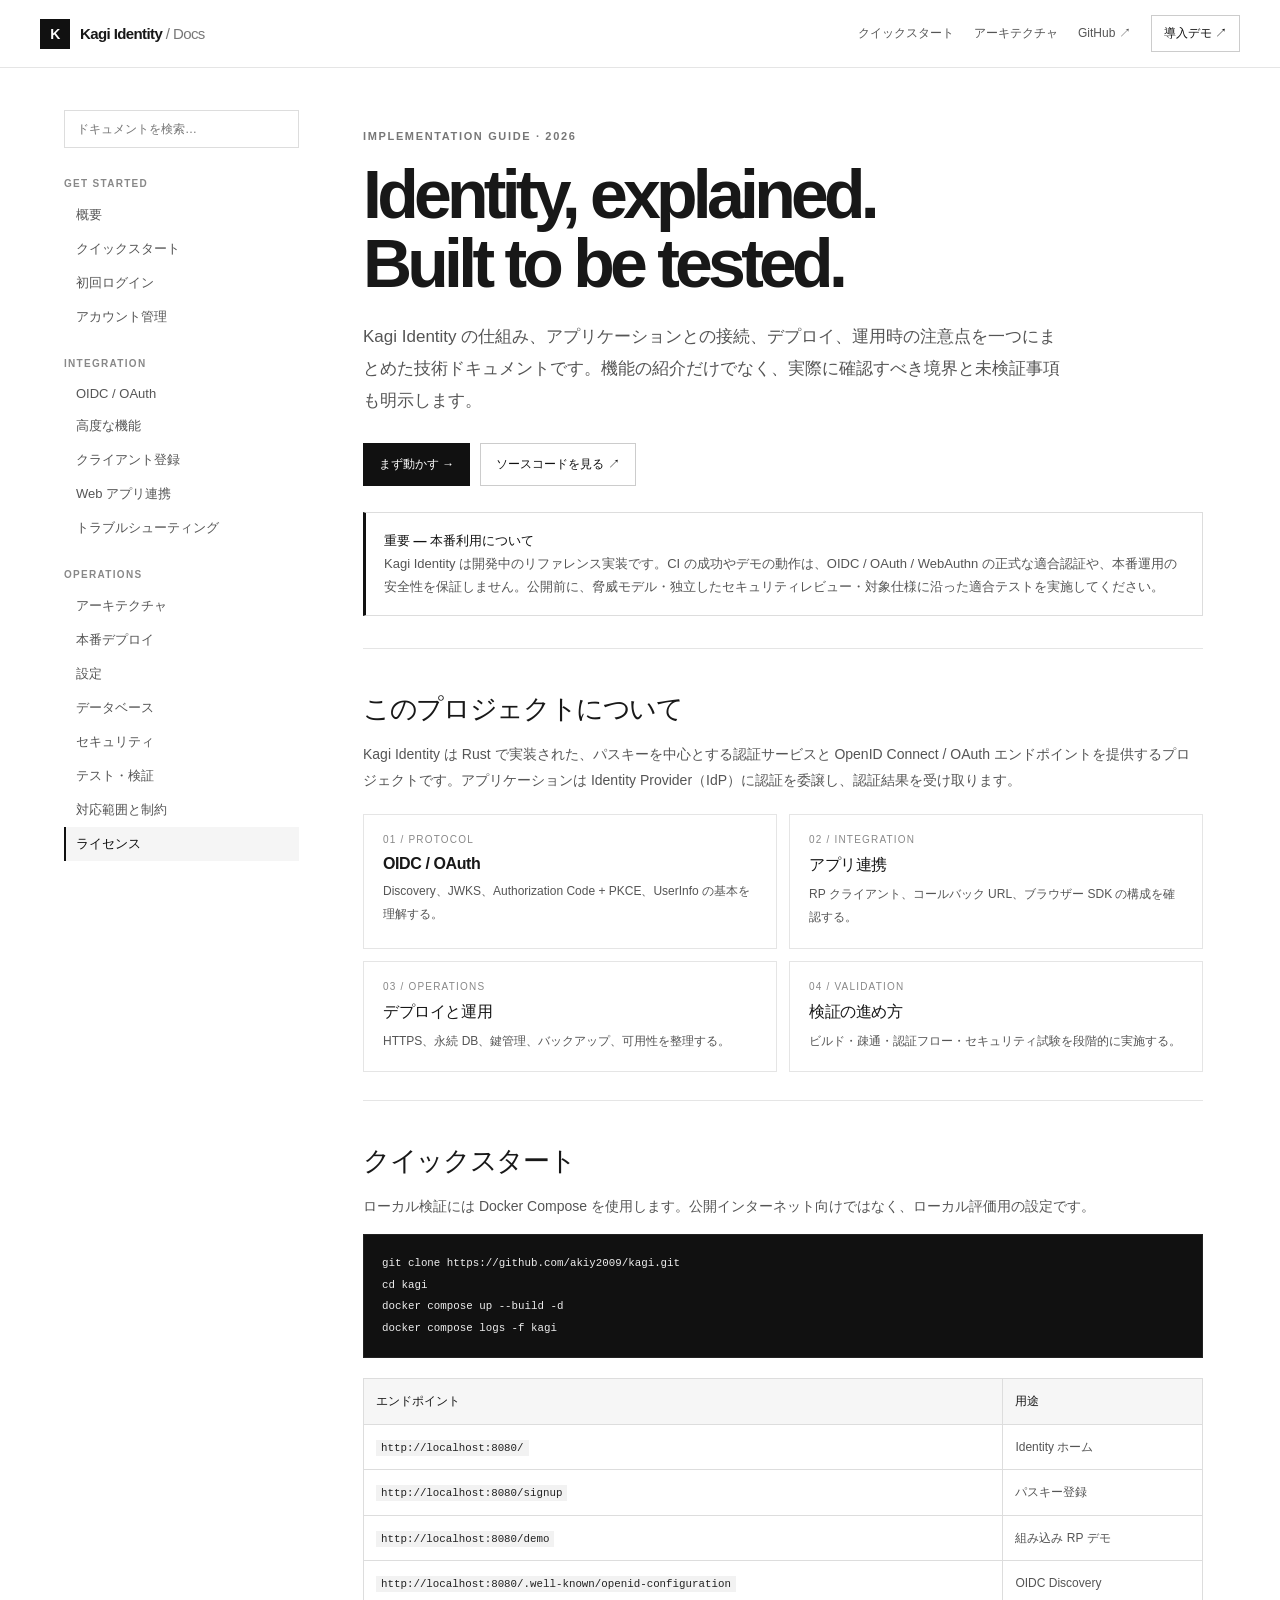
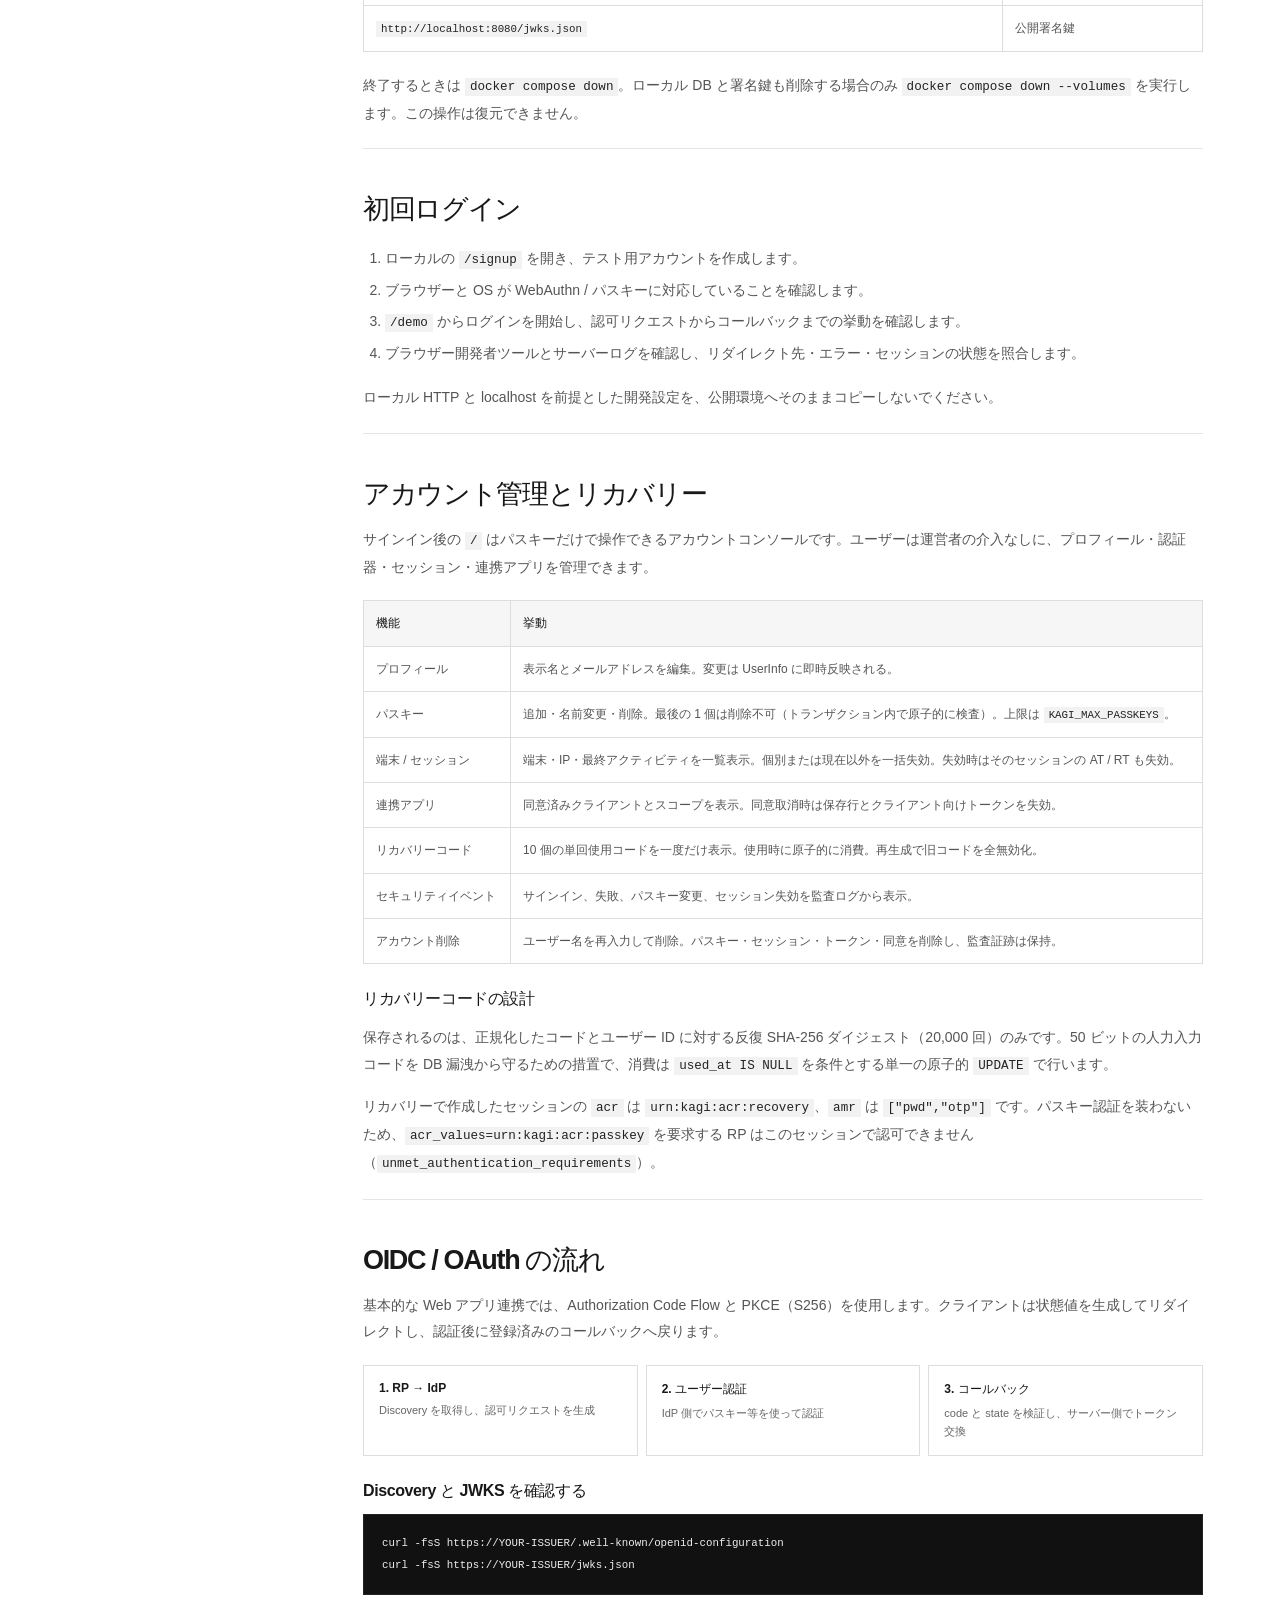
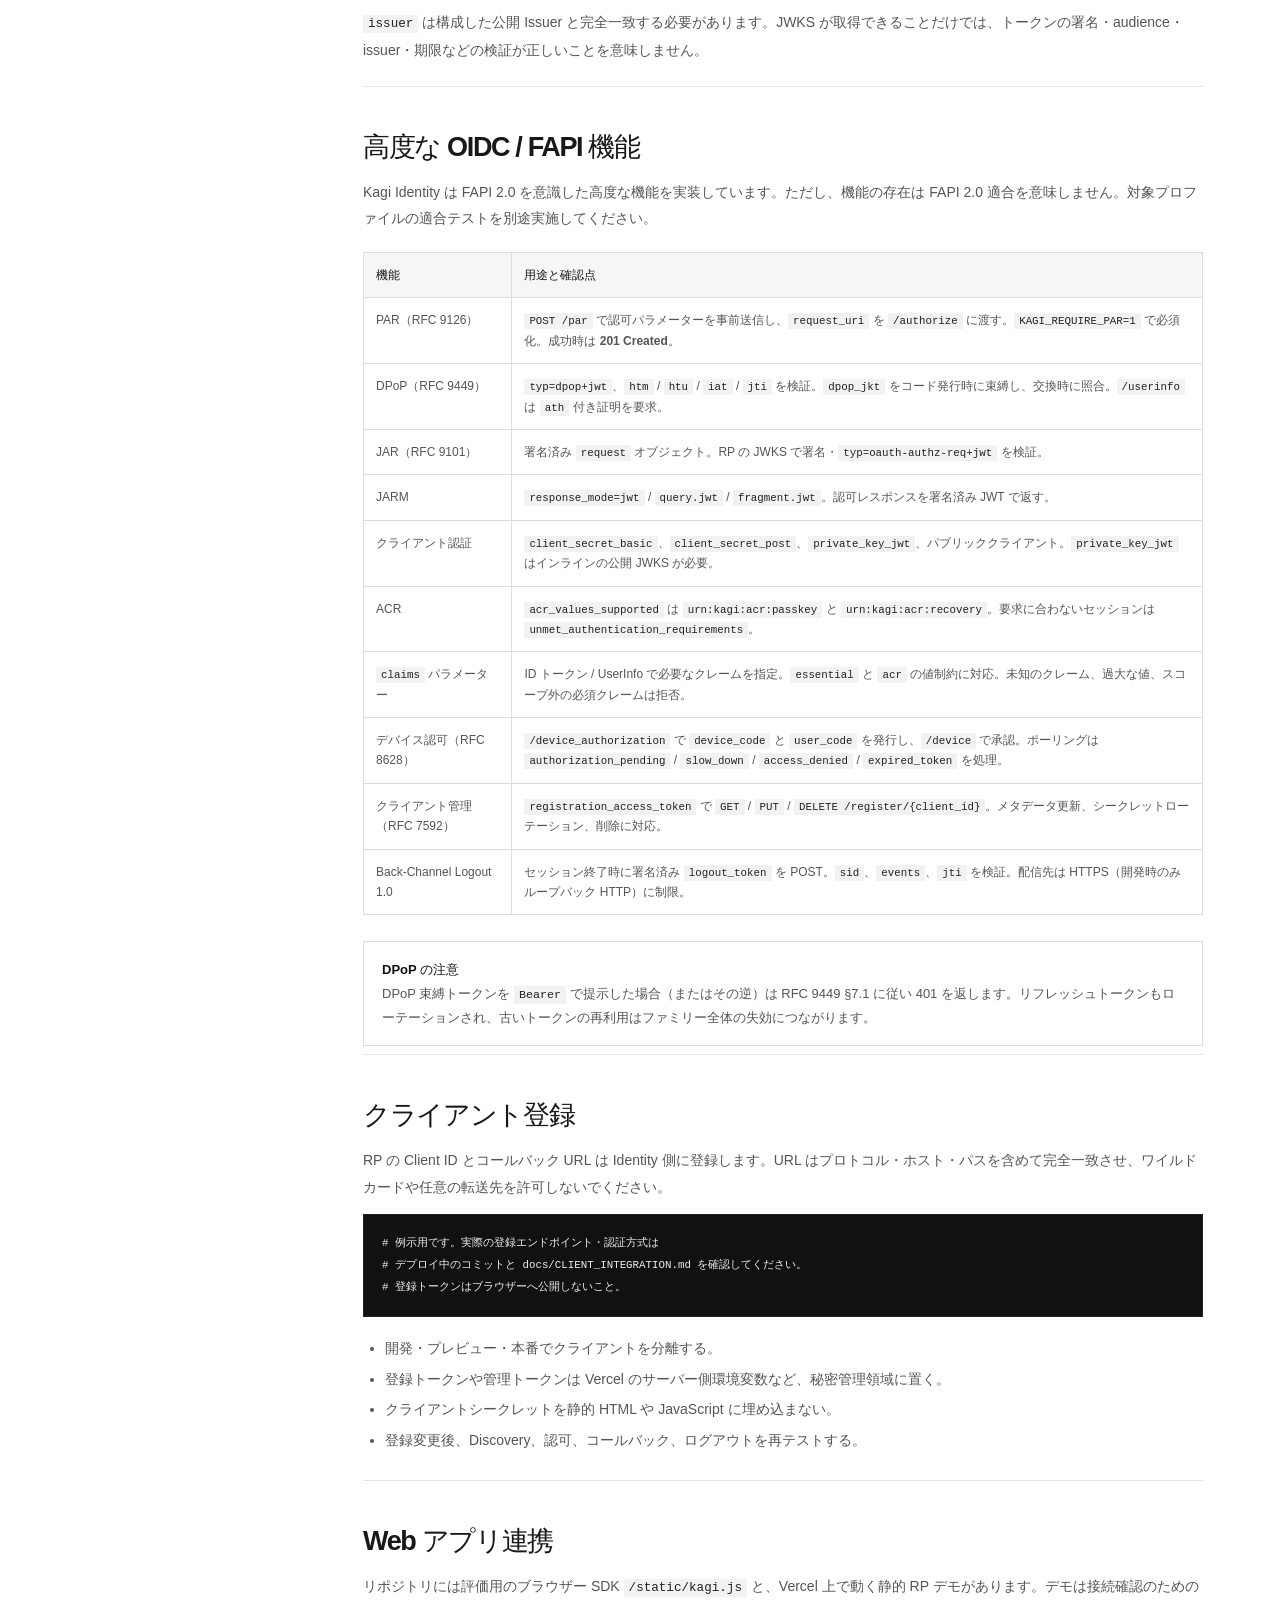
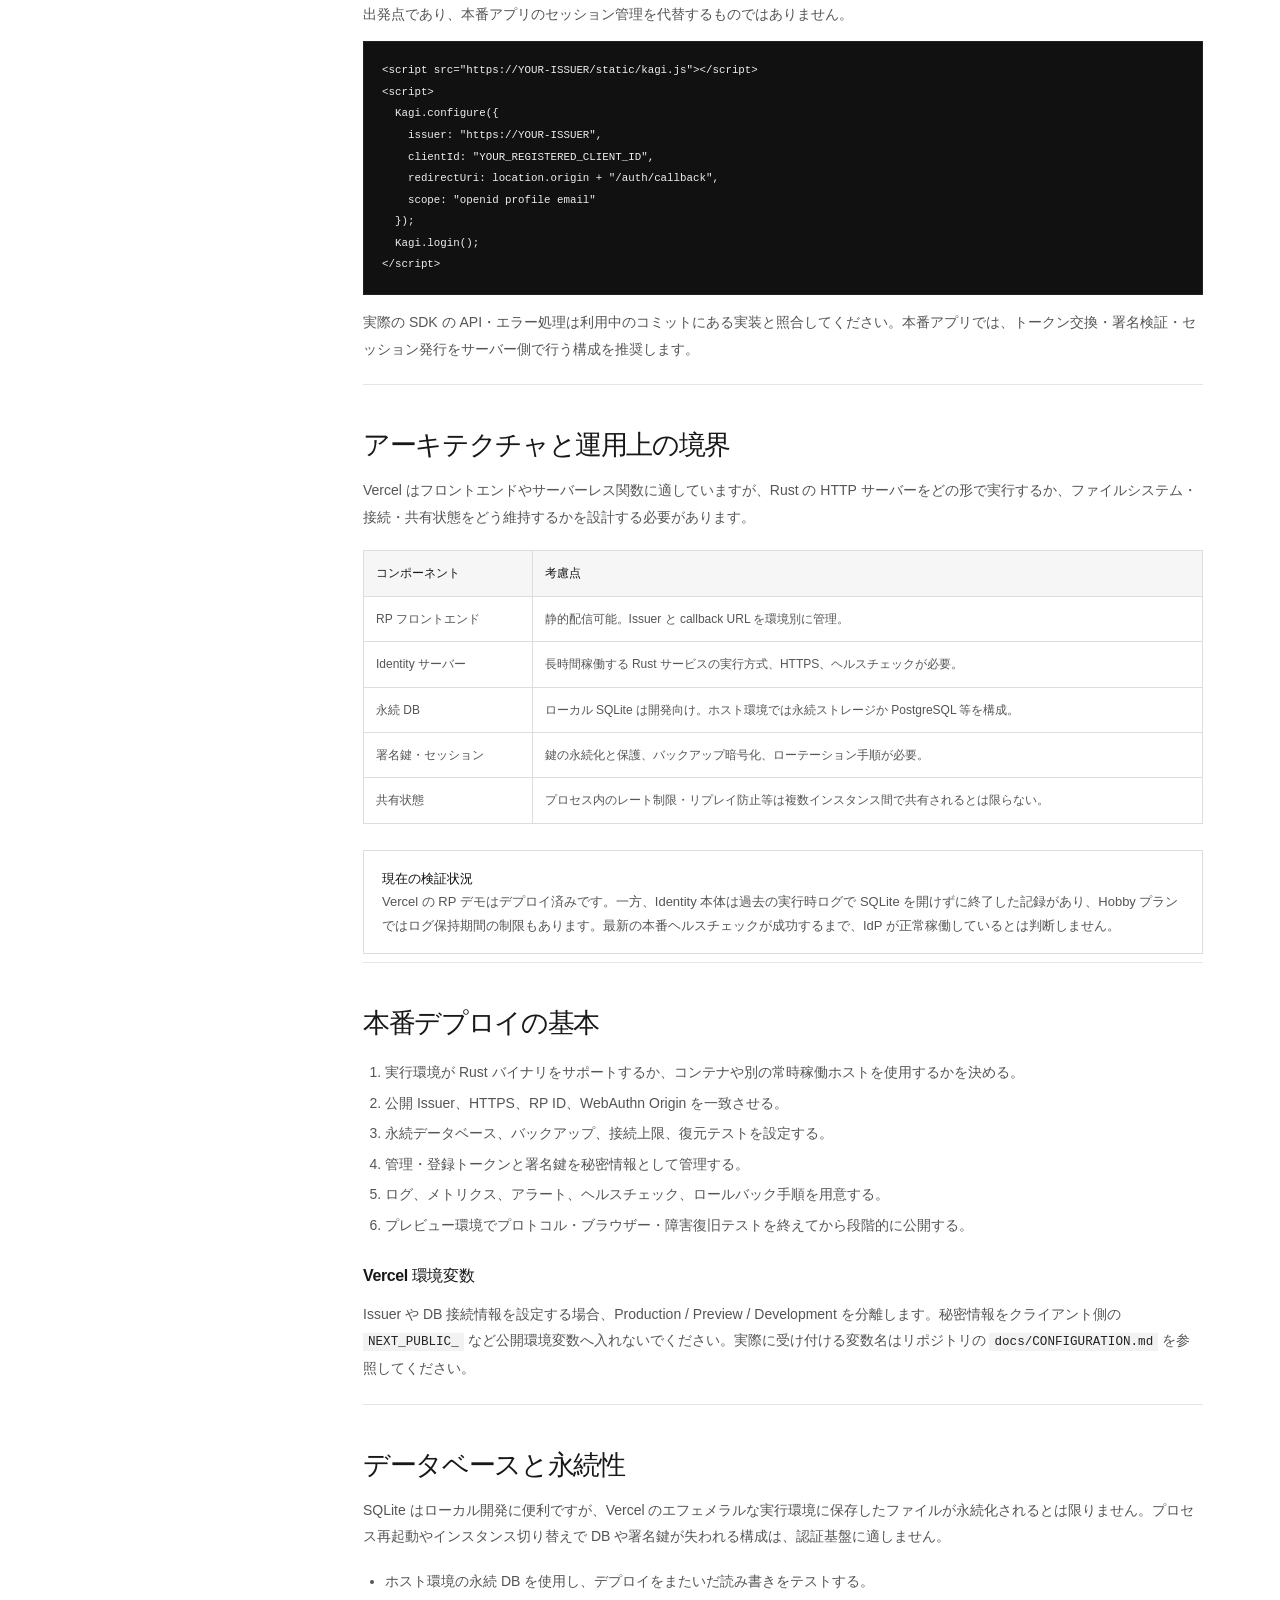
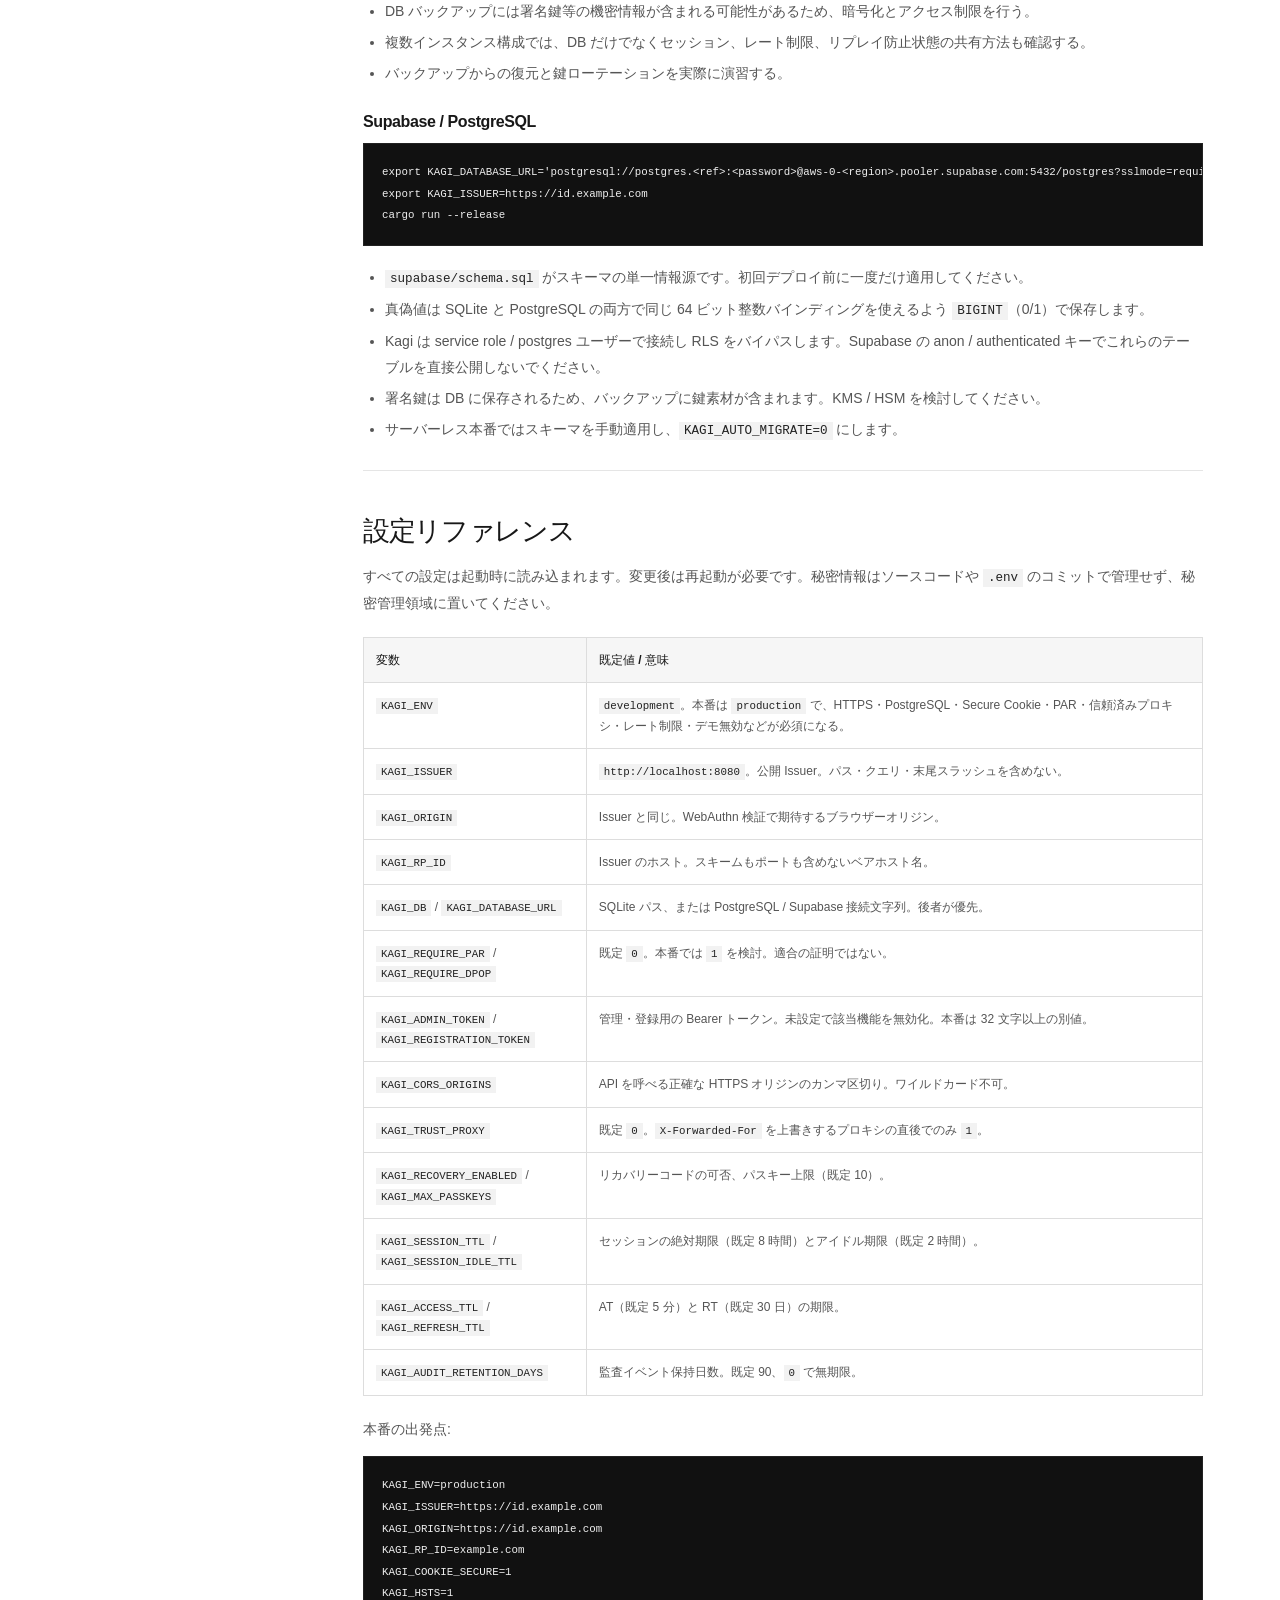
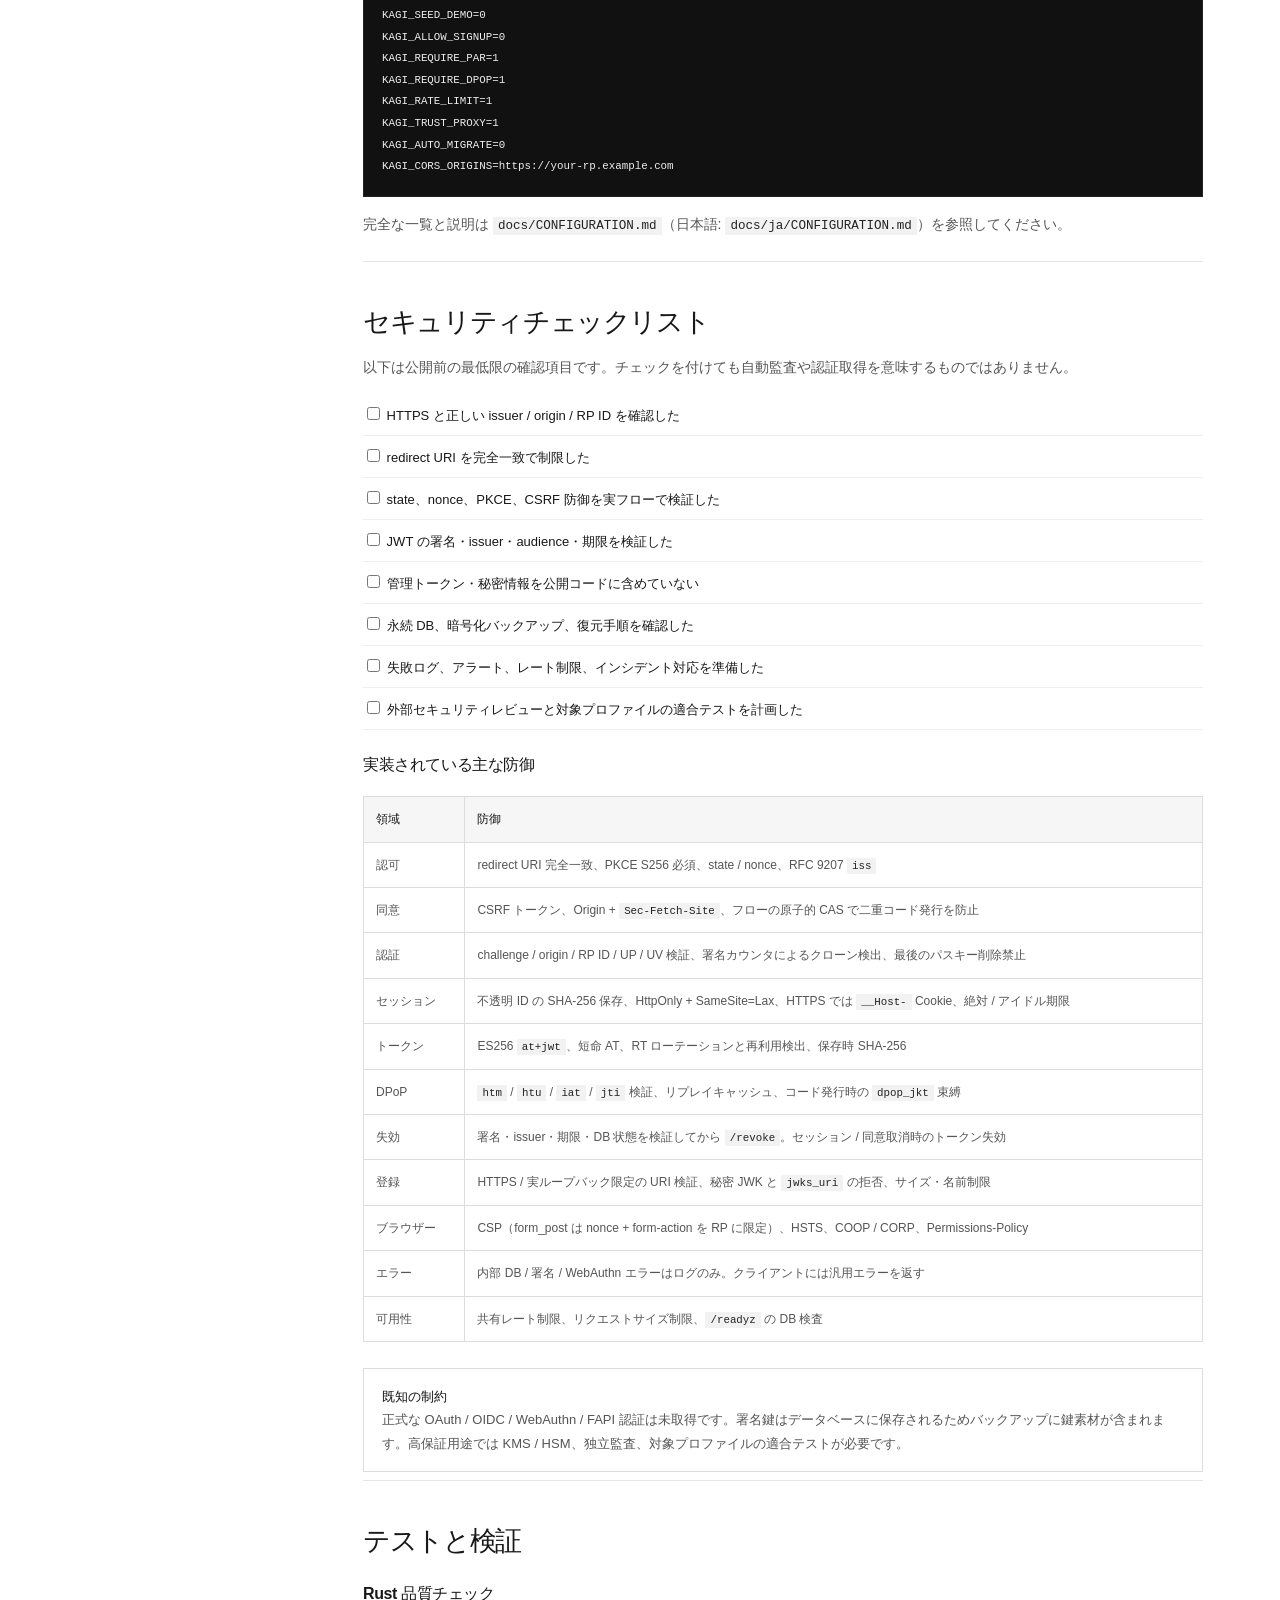
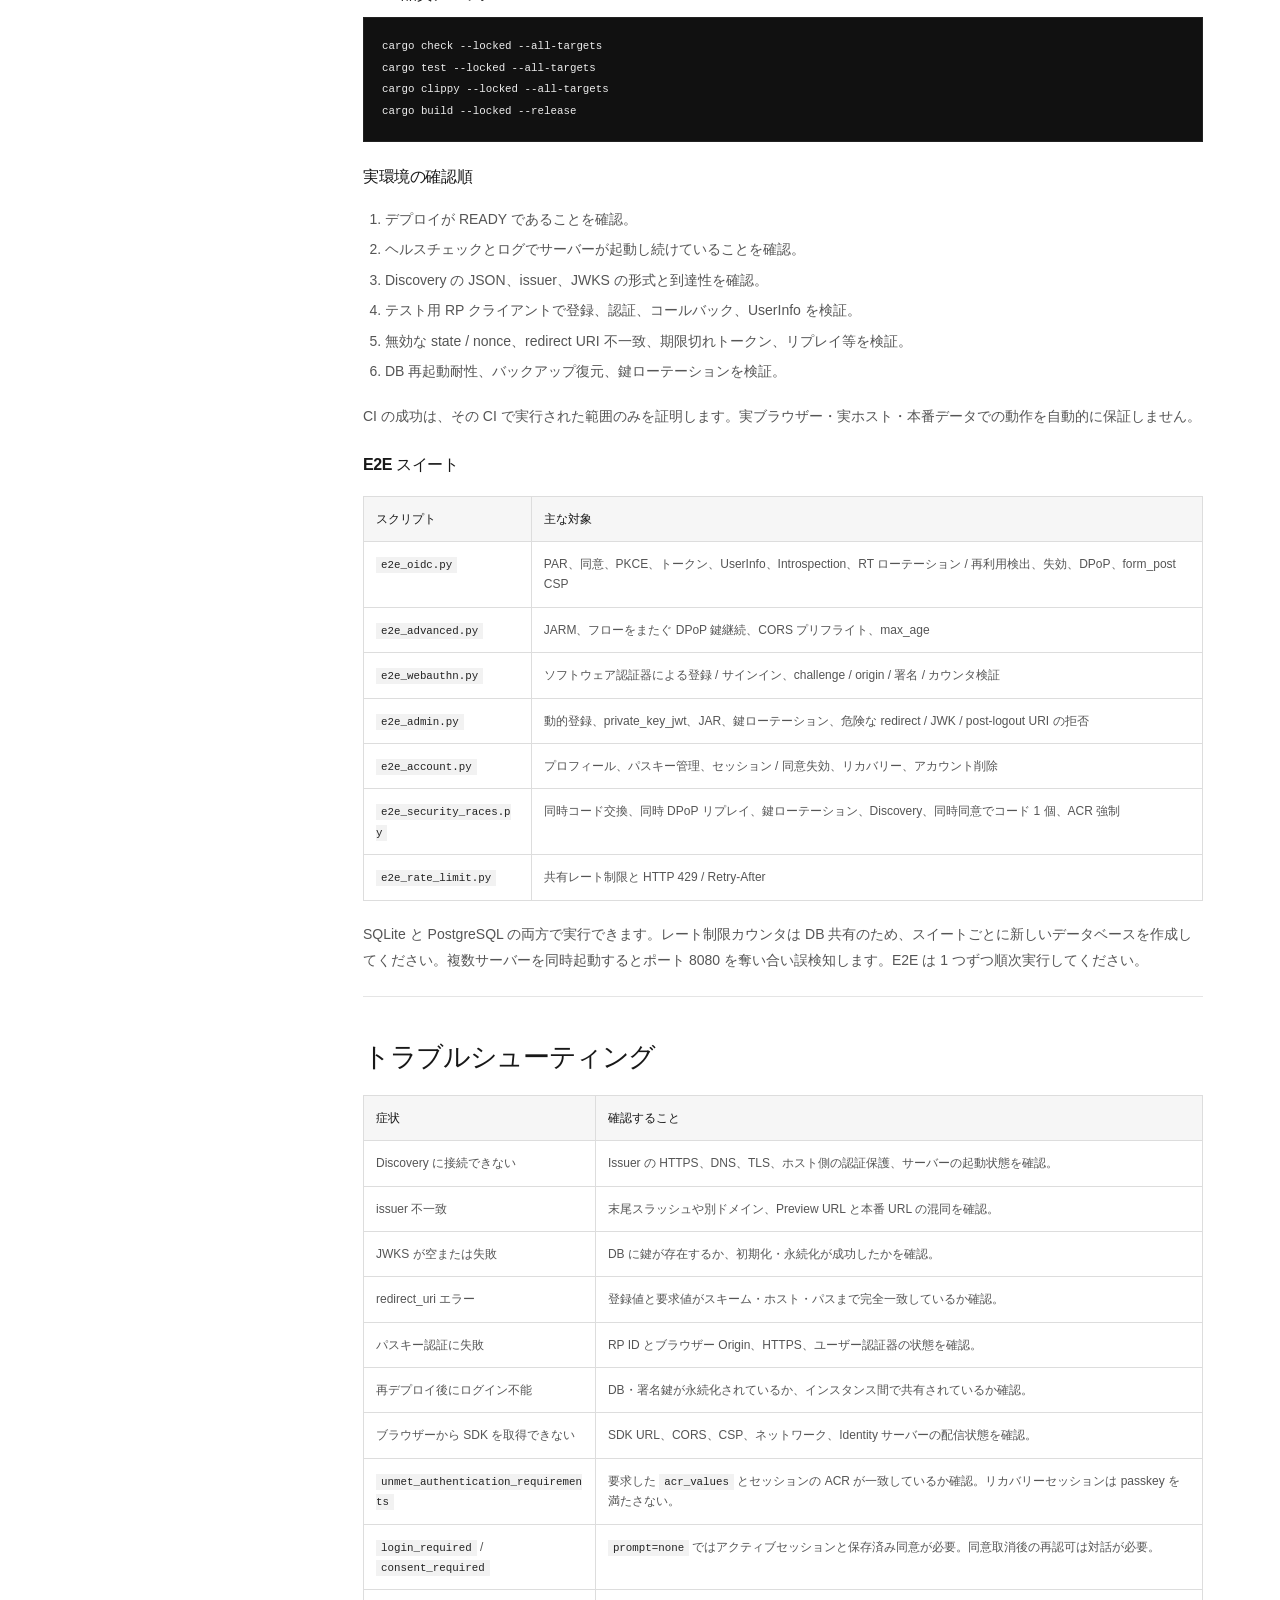
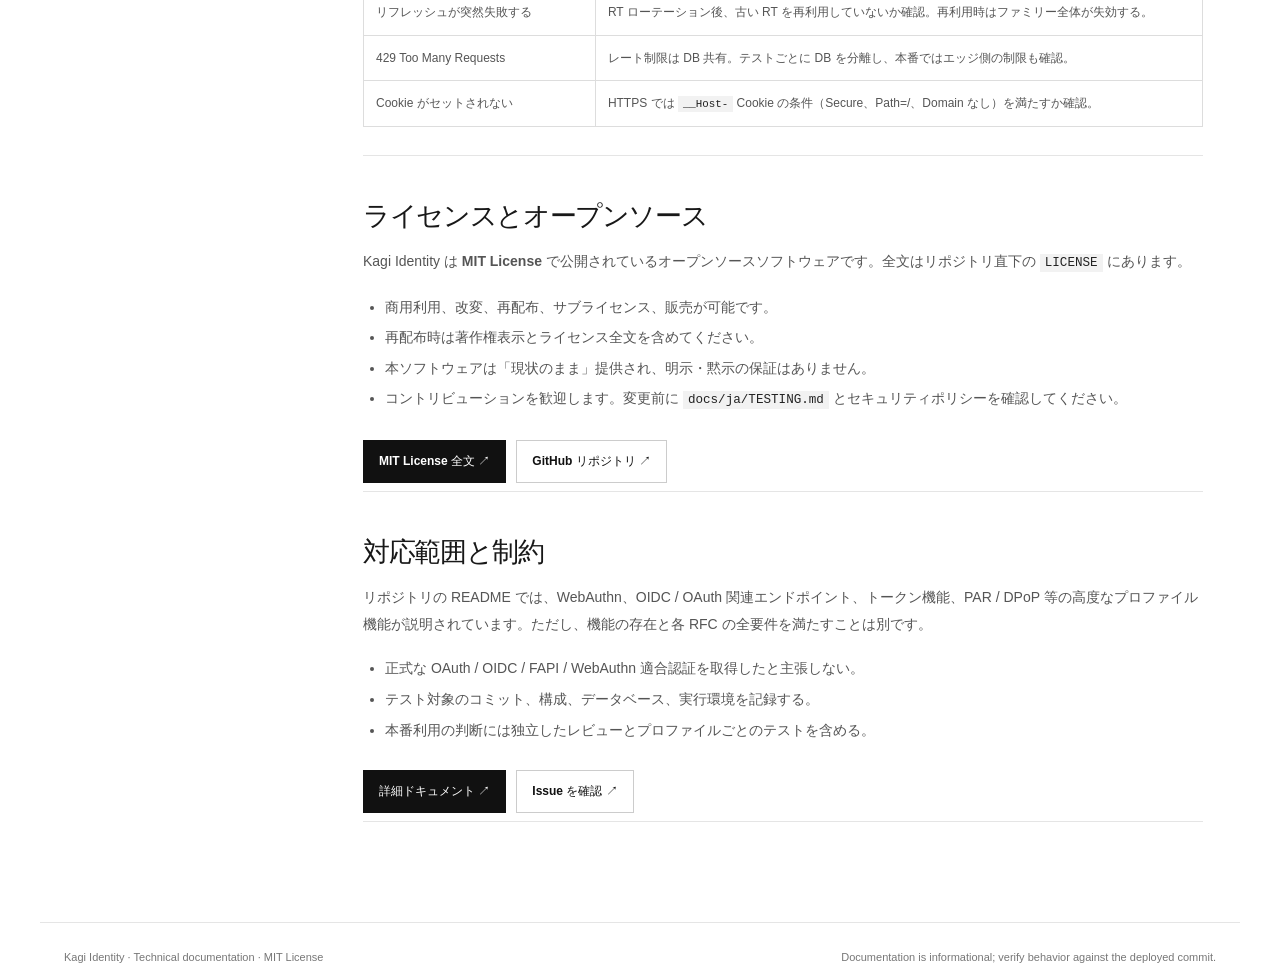
==== commit 5d71c1ca: "docs(site): add the new capabilities to the Japanese docs site Document claims, device authorization" ====
--- a/examples/identity-docs/index.html
+++ b/examples/identity-docs/index.html
@@ -79,6 +79,10 @@
 <tr><td>JARM</td><td><code>response_mode=jwt</code> / <code>query.jwt</code> / <code>fragment.jwt</code>。認可レスポンスを署名済み JWT で返す。</td></tr>
 <tr><td>クライアント認証</td><td><code>client_secret_basic</code>、<code>client_secret_post</code>、<code>private_key_jwt</code>、パブリッククライアント。<code>private_key_jwt</code> はインラインの公開 JWKS が必要。</td></tr>
 <tr><td>ACR</td><td><code>acr_values_supported</code> は <code>urn:kagi:acr:passkey</code> と <code>urn:kagi:acr:recovery</code>。要求に合わないセッションは <code>unmet_authentication_requirements</code>。</td></tr>
+<tr><td><code>claims</code> パラメーター</td><td>ID トークン / UserInfo で必要なクレームを指定。<code>essential</code> と <code>acr</code> の値制約に対応。未知のクレーム、過大な値、スコープ外の必須クレームは拒否。</td></tr>
+<tr><td>デバイス認可（RFC 8628）</td><td><code>/device_authorization</code> で <code>device_code</code> と <code>user_code</code> を発行し、<code>/device</code> で承認。ポーリングは <code>authorization_pending</code> / <code>slow_down</code> / <code>access_denied</code> / <code>expired_token</code> を処理。</td></tr>
+<tr><td>クライアント管理（RFC 7592）</td><td><code>registration_access_token</code> で <code>GET</code> / <code>PUT</code> / <code>DELETE /register/{client_id}</code>。メタデータ更新、シークレットローテーション、削除に対応。</td></tr>
+<tr><td>Back-Channel Logout 1.0</td><td>セッション終了時に署名済み <code>logout_token</code> を POST。<code>sid</code>、<code>events</code>、<code>jti</code> を検証。配信先は HTTPS（開発時のみループバック HTTP）に制限。</td></tr>
 </tbody></table></div>
 <div class="notice"><strong>DPoP の注意</strong><br>DPoP 束縛トークンを <code>Bearer</code> で提示した場合（またはその逆）は RFC 9449 §7.1 に従い 401 を返します。リフレッシュトークンもローテーションされ、古いトークンの再利用はファミリー全体の失効につながります。</div>
 </section>
